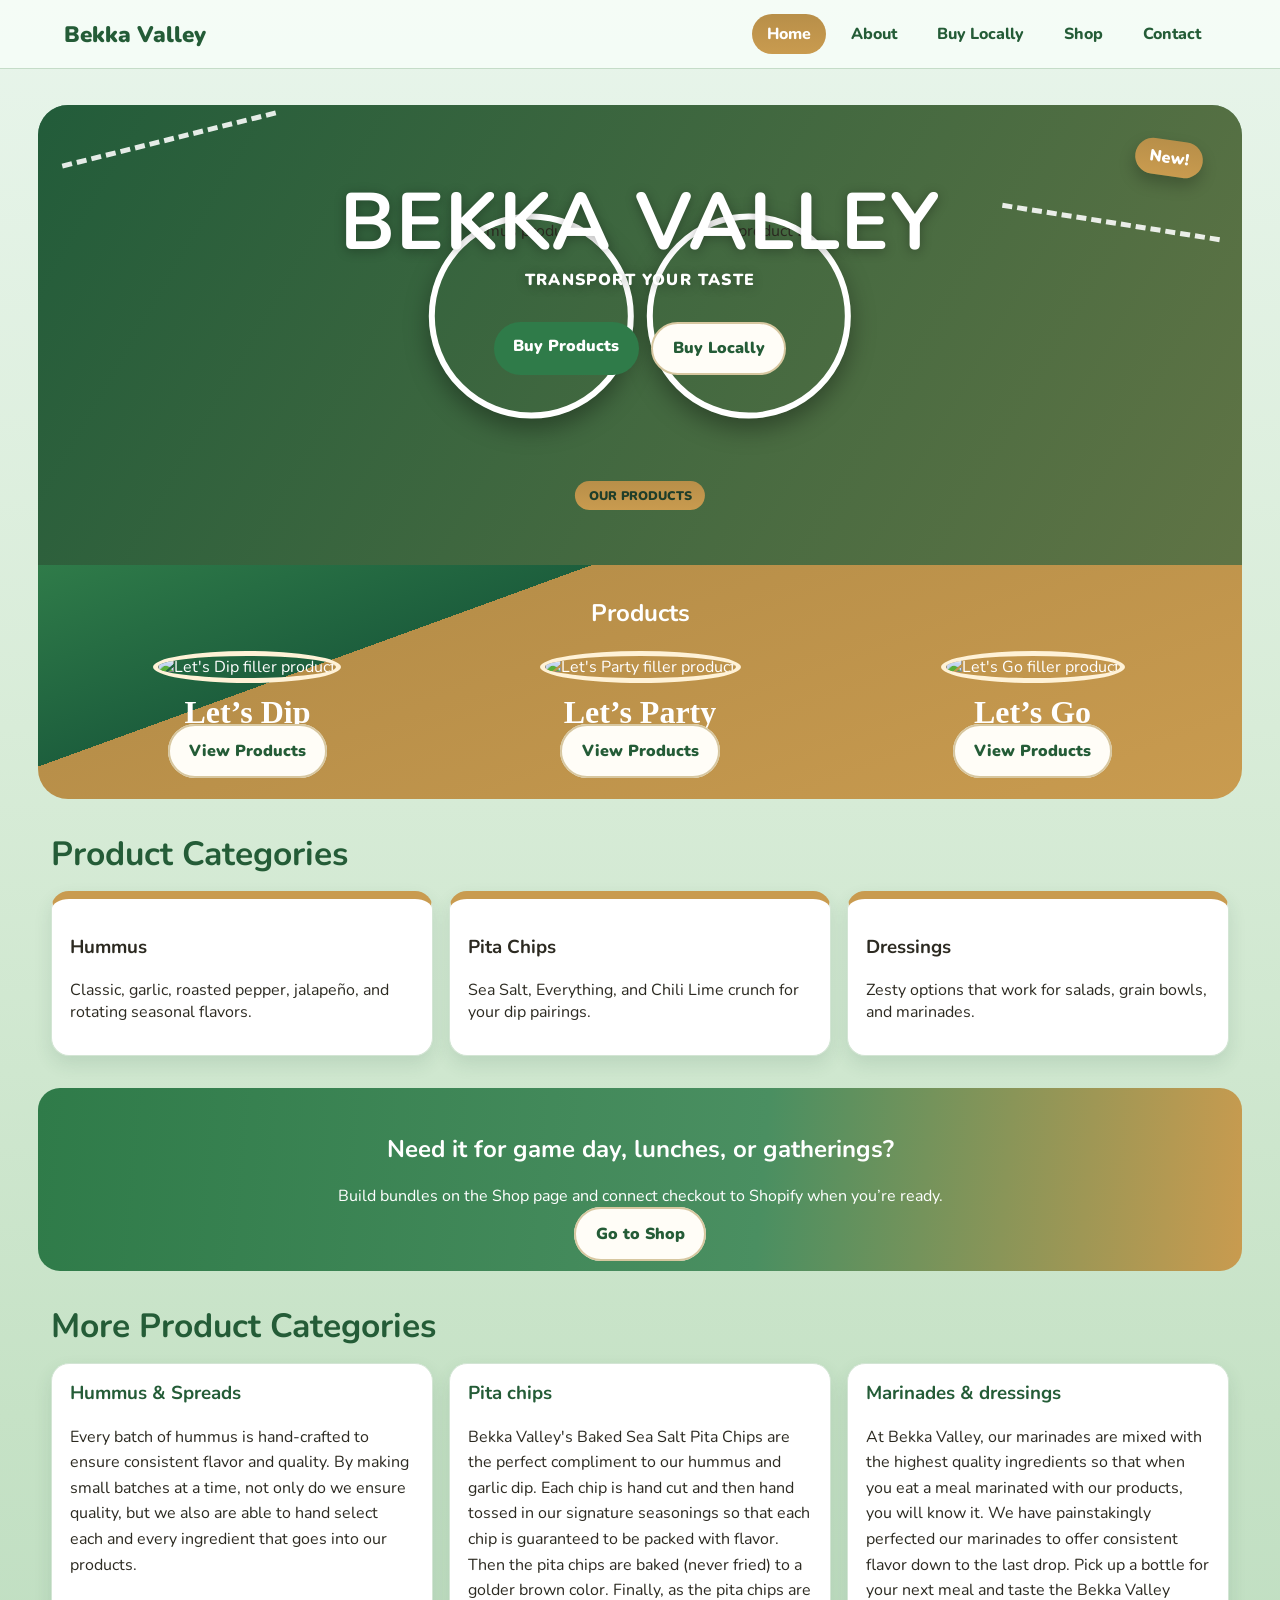
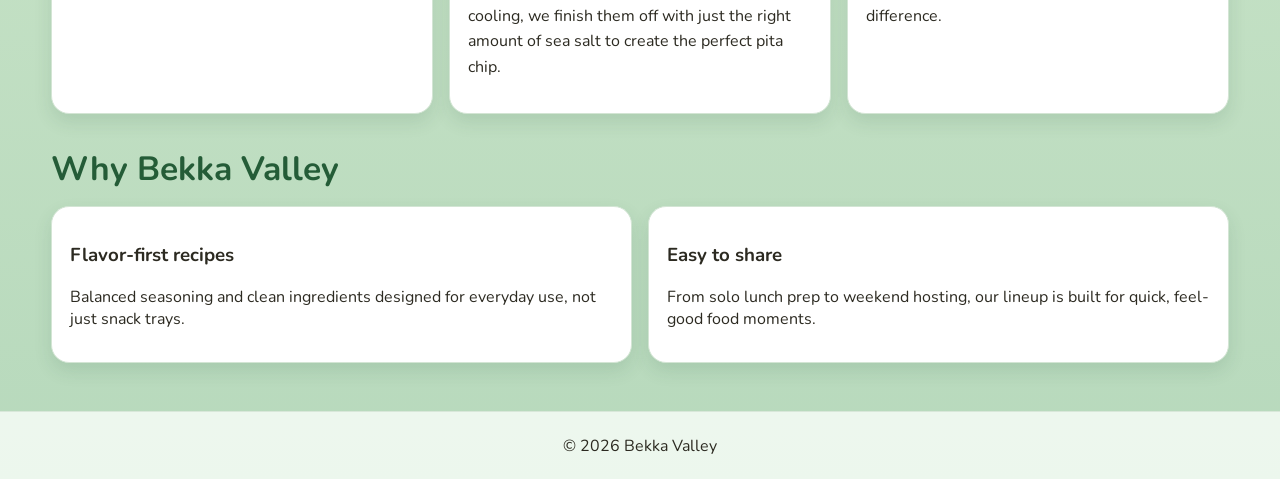
==== index.html @ 7dcc7c14 "Adjust homepage branding text and green-mustard lower band colors" ====
<!doctype html>
<html lang="en">
  <head>
    <meta charset="UTF-8" />
    <meta name="viewport" content="width=device-width, initial-scale=1.0" />
    <title>Bekka Valley | Home</title>
    <link rel="preconnect" href="https://fonts.googleapis.com" />
    <link rel="preconnect" href="https://fonts.gstatic.com" crossorigin />
    <link href="https://fonts.googleapis.com/css2?family=Nunito:wght@400;700;800;900&display=swap" rel="stylesheet" />
    <link rel="stylesheet" href="styles.css" />
  </head>
  <body>
    <header class="site-header">
      <a class="logo" href="index.html">Bekka Valley</a>
      <button class="menu-toggle" aria-label="Toggle navigation">☰</button>
      <nav>
        <a href="index.html" class="active">Home</a>
        <a href="about.html">About</a>
        <a href="products.html">Buy Locally</a>
        <a href="shop.html">Shop</a>
        <a href="contact.html">Contact</a>
      </nav>
    </header>

    <main>
      <section class="home-hero-replica">
        <div class="home-hero-media">
          <div class="hero-dash hero-dash-top"></div>
          <div class="hero-dash hero-dash-mid"></div>
          <span class="home-banner-badge">New!</span>
          <div class="hero-product-discs">
            <img src="https://images.unsplash.com/photo-1541519227354-08fa5d50c44d?auto=format&fit=crop&w=1000&q=80" alt="Hummus product filler" />
            <img src="https://images.unsplash.com/photo-1541519227354-08fa5d50c44d?auto=format&fit=crop&w=1000&q=80" alt="Hummus product filler" />
          </div>
          <a class="hero-pill" href="shop.html">Our Products</a>
        </div>
        <div class="home-hero-overlay">
          <h1 class="brand-title">Bekka Valley</h1>
          <p class="hero-subtitle">Transport your taste</p>
          <div class="actions">
            <a class="btn btn-primary" href="shop.html">Buy Products</a>
            <a class="btn btn-secondary" href="products.html">Buy Locally</a>
          </div>
        </div>
      </section>

      <section class="home-products-band">
        <h2>Products</h2>
        <div class="home-product-rows">
          <article class="home-product-item">
            <img src="https://images.unsplash.com/photo-1541519227354-08fa5d50c44d?auto=format&fit=crop&w=900&q=80" alt="Let's Dip filler product" />
            <h3>Let’s Dip</h3>
            <a class="btn btn-secondary" href="shop.html">View Products</a>
          </article>
          <article class="home-product-item">
            <img src="https://images.unsplash.com/photo-1541519227354-08fa5d50c44d?auto=format&fit=crop&w=900&q=80" alt="Let's Party filler product" />
            <h3>Let’s Party</h3>
            <a class="btn btn-secondary" href="shop.html">View Products</a>
          </article>
          <article class="home-product-item">
            <img src="https://images.unsplash.com/photo-1541519227354-08fa5d50c44d?auto=format&fit=crop&w=900&q=80" alt="Let's Go filler product" />
            <h3>Let’s Go</h3>
            <a class="btn btn-secondary" href="shop.html">View Products</a>
          </article>
        </div>
      </section>

      <section class="block">
        <h2 class="block-title">Product Categories</h2>
        <div class="grid three">
          <article class="card emphasis">
            <h3>Hummus</h3>
            <p>Classic, garlic, roasted pepper, jalapeño, and rotating seasonal flavors.</p>
          </article>
          <article class="card emphasis">
            <h3>Pita Chips</h3>
            <p>Sea Salt, Everything, and Chili Lime crunch for your dip pairings.</p>
          </article>
          <article class="card emphasis">
            <h3>Dressings</h3>
            <p>Zesty options that work for salads, grain bowls, and marinades.</p>
          </article>
        </div>
      </section>

      <section class="band">
        <h2>Need it for game day, lunches, or gatherings?</h2>
        <p>Build bundles on the Shop page and connect checkout to Shopify when you’re ready.</p>
        <a class="btn btn-secondary" href="shop.html">Go to Shop</a>
      </section>



      <section class="block">
        <h2 class="block-title">More Product Categories</h2>
        <div class="grid three product-detail-grid">
          <article class="card product-detail-card">
            <h3>Hummus &amp; Spreads</h3>
            <p>Every batch of hummus is hand-crafted to ensure consistent flavor and quality. By making small batches at a time, not only do we ensure quality, but we also are able to hand select each and every ingredient that goes into our products.</p>
          </article>
          <article class="card product-detail-card">
            <h3>Pita chips</h3>
            <p>Bekka Valley's Baked Sea Salt Pita Chips are the perfect compliment to our hummus and garlic dip. Each chip is hand cut and then hand tossed in our signature seasonings so that each chip is guaranteed to be packed with flavor. Then the pita chips are baked (never fried) to a golder brown color. Finally, as the pita chips are cooling, we finish them off with just the right amount of sea salt to create the perfect pita chip.</p>
          </article>
          <article class="card product-detail-card">
            <h3>Marinades &amp; dressings</h3>
            <p>At Bekka Valley, our marinades are mixed with the highest quality ingredients so that when you eat a meal marinated with our products, you will know it. We have painstakingly perfected our marinades to offer consistent flavor down to the last drop. Pick up a bottle for your next meal and taste the Bekka Valley difference.</p>
          </article>
        </div>
      </section>

      <section class="block">
        <h2 class="block-title">Why Bekka Valley</h2>
        <div class="grid two">
          <article class="card">
            <h3>Flavor-first recipes</h3>
            <p>Balanced seasoning and clean ingredients designed for everyday use, not just snack trays.</p>
          </article>
          <article class="card">
            <h3>Easy to share</h3>
            <p>From solo lunch prep to weekend hosting, our lineup is built for quick, feel-good food moments.</p>
          </article>
        </div>
      </section>
    </main>

    <footer class="site-footer">© <span id="year"></span> Bekka Valley</footer>
    <script src="app.js"></script>
  </body>
</html>
---- styles.css ----
:root {
  --ink: #2c2a21;
  --mustard: #c99b4f;
  --mustard-dark: #a67935;
  --green: #2f7b49;
  --green-dark: #245c37;
  --soft-mustard: #f3e3bf;
  --soft-green: #dff2e6;
  --white: #ffffff;
  --line: #d8e7d9;
  --shadow: 0 10px 24px rgba(34, 78, 53, 0.15);
}

* { box-sizing: border-box; }
html, body {
  margin: 0;
  padding: 0;
  font-family: "Nunito", system-ui, sans-serif;
  color: var(--ink);
  background: linear-gradient(180deg, #e8f5eb 0%, #d8ecd8 35%, #c6e2c6 68%, #b7d9bc 100%);
}

a { text-decoration: none; color: inherit; }

.site-header {
  position: sticky;
  top: 0;
  z-index: 20;
  display: flex;
  align-items: center;
  justify-content: space-between;
  padding: 0.9rem min(5vw, 4rem);
  background: rgba(246, 252, 247, 0.92);
  border-bottom: 1px solid #c5dcc8;
}
.logo {
  font-weight: 900;
  color: var(--green-dark);
  font-size: 1.4rem;
}
.menu-toggle {
  display: none;
  border: 0;
  width: 42px;
  height: 42px;
  border-radius: 10px;
  background: var(--soft-mustard);
  color: var(--green-dark);
  font-size: 1.3rem;
}
nav { display: flex; gap: 0.6rem; }
nav a {
  font-weight: 800;
  padding: 0.55rem 0.95rem;
  border-radius: 999px;
  color: var(--green-dark);
}
nav a:hover,
nav a.active {
  background: linear-gradient(180deg, #b88f49 0%, #c99b4f 100%);
  color: var(--white);
}

main { min-height: calc(100vh - 150px); }



.home-hero-replica {
  width: min(1240px, 94vw);
  margin: 2.2rem auto 0;
  border-radius: 30px 30px 0 0;
  overflow: hidden;
  position: relative;
  background: #1f5c3f;
}

.home-hero-media {
  min-height: 460px;
  position: relative;
  background:
    linear-gradient(120deg, rgba(36, 92, 55, 0.62), rgba(201, 155, 79, 0.38)),
    url("https://images.unsplash.com/photo-1507525428034-b723cf961d3e?auto=format&fit=crop&w=1800&q=80") center/cover no-repeat;
}

.home-hero-overlay {
  position: absolute;
  inset: 0;
  padding: clamp(1.2rem, 4vw, 2.5rem);
  display: flex;
  flex-direction: column;
  align-items: center;
  justify-content: flex-start;
  text-align: center;
  color: #fff;
}

.home-hero-overlay h1 {
  margin-top: 2.2rem;
  color: #fff;
  text-transform: uppercase;
  letter-spacing: 1px;
  text-shadow: 0 2px 12px rgba(0, 0, 0, 0.3);
}

.brand-title {
  font-size: clamp(2.4rem, 7vw, 5rem);
  margin-bottom: 0.2rem;
}

.hero-subtitle {
  margin: 0 0 0.8rem;
  color: #fff;
  text-transform: uppercase;
  font-weight: 900;
  letter-spacing: 1.2px;
  text-shadow: 0 2px 12px rgba(0,0,0,0.3);
}

.hero-product-discs {
  position: absolute;
  left: 50%;
  top: 46%;
  transform: translate(-50%, -50%);
  display: flex;
  gap: 0.8rem;
}

.hero-product-discs img {
  width: clamp(130px, 16vw, 210px);
  height: clamp(130px, 16vw, 210px);
  border-radius: 50%;
  object-fit: cover;
  border: 6px solid #fff;
  box-shadow: 0 10px 24px rgba(0, 0, 0, 0.35);
}

.hero-pill {
  position: absolute;
  left: 50%;
  bottom: 3.4rem;
  transform: translateX(-50%);
  background: linear-gradient(180deg, #b88f49 0%, #c99b4f 100%);
  color: #1f3e2a;
  border-radius: 999px;
  padding: 0.38rem 0.85rem;
  font-size: 0.78rem;
  font-weight: 900;
  text-transform: uppercase;
}

.hero-dash {
  position: absolute;
  border-top: 5px dashed rgba(255, 255, 255, 0.88);
}

.hero-dash-top {
  width: 220px;
  left: 1.3rem;
  top: 2rem;
  transform: rotate(-14deg);
}

.hero-dash-mid {
  width: 220px;
  right: 1.3rem;
  top: 7.2rem;
  transform: rotate(9deg);
}

.home-products-band {
  width: min(1240px, 94vw);
  margin: 0 auto 2rem;
  background: linear-gradient(160deg, #2f7b49 0%, #1d5f3d 30%, #b88f49 30%, #c99b4f 100%);
  border-radius: 0 0 30px 30px;
  padding: 2rem 1.3rem 1.9rem;
  color: #fff;
  text-align: center;
}

.home-products-band h2 {
  margin: 0 0 1rem;
  color: #fff;
}

.home-product-rows {
  display: grid;
  grid-template-columns: repeat(3, minmax(0, 1fr));
  gap: 1rem;
}

.home-product-item {
  padding: 0.4rem;
}

.home-product-item img {
  width: min(220px, 100%);
  aspect-ratio: 1 / 1;
  object-fit: cover;
  border-radius: 50%;
  border: 5px solid #fff2d7;
  margin: 0 auto 0.4rem;
}

.home-product-item h3 {
  margin: 0.3rem 0 0.55rem;
  color: #fff;
  font-size: 2rem;
  font-family: Georgia, "Times New Roman", serif;
}

.home-banner {
  width: min(1240px, 94vw);
  margin: 2.2rem auto;
  border-radius: 30px;
  overflow: hidden;
  min-height: 440px;
  position: relative;
  background:
    linear-gradient(120deg, rgba(36, 92, 55, 0.75), rgba(201, 155, 79, 0.42)),
    url("https://images.unsplash.com/photo-1488992783499-418eb1f62d08?auto=format&fit=crop&w=1800&q=80") center/cover no-repeat;
  box-shadow: var(--shadow);
}

.home-banner-overlay {
  position: relative;
  min-height: 440px;
  padding: clamp(1.4rem, 5vw, 3rem);
  display: flex;
  flex-direction: column;
  justify-content: center;
  color: #fff;
}

.home-banner-overlay .eyebrow,
.home-banner-overlay h1,
.home-banner-overlay .lead {
  color: #fff;
  text-shadow: 0 2px 12px rgba(0, 0, 0, 0.3);
}

.home-banner-overlay h1 {
  font-size: clamp(2rem, 5.8vw, 4rem);
  text-transform: uppercase;
  max-width: 14ch;
}

.home-banner-overlay .lead {
  max-width: 58ch;
}

.home-banner-badge {
  position: absolute;
  right: clamp(1rem, 4vw, 2.4rem);
  top: clamp(1rem, 4vw, 2.2rem);
  background: linear-gradient(180deg, #b88f49 0%, #c99b4f 100%);
  color: #fff;
  font-weight: 900;
  border-radius: 999px;
  padding: 0.45rem 0.9rem;
  transform: rotate(8deg);
  box-shadow: 0 8px 16px rgba(0, 0, 0, 0.22);
}


.hero {
  width: min(1240px, 94vw);
  margin: 2.2rem auto;
  padding: clamp(1.5rem, 4vw, 2.8rem);
  border-radius: 30px;
  background: linear-gradient(140deg, #f4e6c4 0%, #fff9ec 46%, #d8efdf 100%);
  box-shadow: var(--shadow);
  display: grid;
  grid-template-columns: 1.2fr 0.9fr;
  gap: 1.2rem;
}

.eyebrow {
  margin: 0;
  text-transform: uppercase;
  letter-spacing: 1px;
  font-weight: 900;
  color: var(--green);
}
h1 {
  margin: 0.4rem 0 0.9rem;
  font-size: clamp(2rem, 5vw, 3.6rem);
  line-height: 1.08;
}
.lead {
  font-size: 1.1rem;
  line-height: 1.6;
  max-width: 64ch;
}
.actions {
  margin-top: 1.1rem;
  display: flex;
  gap: 0.8rem;
  flex-wrap: wrap;
}

.btn {
  border: 0;
  border-radius: 999px;
  padding: 0.85rem 1.2rem;
  font-weight: 900;
  cursor: pointer;
}
.btn-primary {
  background: var(--green);
  color: var(--white);
}
.btn-secondary {
  background: #fffdf7;
  border: 2px solid #d7c7a0;
  color: var(--green-dark);
}

.hero-card {
  background: #ffffff;
  border: 3px solid var(--mustard);
  border-radius: 22px;
  padding: 1rem;
}

section.block {
  width: min(1180px, 92vw);
  margin: 2rem auto;
}

.block-title {
  margin-bottom: 0.9rem;
  font-size: clamp(1.45rem, 2.8vw, 2.1rem);
  color: var(--green-dark);
}

.grid { display: grid; gap: 1rem; }
.grid.three { grid-template-columns: repeat(3, minmax(0, 1fr)); }
.grid.two { grid-template-columns: repeat(2, minmax(0, 1fr)); }

.card {
  background: #ffffff;
  border-radius: 18px;
  padding: 1rem 1.1rem;
  border: 1px solid #d3e5d4;
  box-shadow: 0 8px 18px rgba(35, 79, 54, 0.12);
}
.card.emphasis {
  border-top: 8px solid var(--mustard);
}


.product-detail-grid {
  align-items: stretch;
}
.product-detail-card h3 {
  margin-top: 0;
  color: var(--green-dark);
}
.product-detail-card p {
  line-height: 1.6;
}

.band {
  width: min(1240px, 94vw);
  margin: 2rem auto;
  border-radius: 22px;
  padding: 1.6rem;
  color: var(--white);
  text-align: center;
  background: linear-gradient(95deg, #2f7b49 0%, #4a8f61 60%, #c99b4f 100%);
}

.shop-layout {
  display: grid;
  grid-template-columns: 1.25fr 0.75fr;
  gap: 1rem;
}

.shop-product-image {
  width: 100%;
  height: 170px;
  object-fit: cover;
  border-radius: 12px;
  border: 1px solid #d7e5d7;
  margin-bottom: 0.7rem;
}
.cart-panel {
  position: sticky;
  top: 88px;
  align-self: start;
}
.total { font-size: 1.1rem; }
.helper { color: #6c6656; font-size: 0.92rem; }


.buy-local-layout {
  display: grid;
  grid-template-columns: repeat(3, minmax(0, 1fr));
  gap: 1rem;
}

.retailer-container {
  border-top: 7px solid var(--mustard);
  background: #ffffff;
}

.retailer-container h3 {
  margin-top: 0;
  margin-bottom: 0.8rem;
  color: var(--green-dark);
  font-size: 1.4rem;
  font-family: Georgia, "Times New Roman", serif;
}

.location-links {
  display: flex;
  flex-wrap: wrap;
  gap: 0.5rem;
}

.location-links a {
  display: inline-block;
  padding: 0.45rem 0.65rem;
  border-radius: 999px;
  font-size: 0.9rem;
  font-weight: 800;
  background: #f8efdc;
  color: var(--green-dark);
  border: 1px solid #e5d1a4;
}

.location-links a:hover {
  background: var(--green);
  color: #fff;
  border-color: var(--green);
}

.map-wrap {
  border-radius: 14px;
  overflow: hidden;
  border: 2px solid #d3e5d4;
  box-shadow: var(--shadow);
}

.map-wrap iframe {
  width: 100%;
  height: 420px;
  border: 0;
  display: block;
}


.buy-header h1 {
  font-size: clamp(1.5rem, 3vw, 2.2rem);
  line-height: 1.3;
}
.buy-local-grid {
  background: linear-gradient(180deg, #b88f49 0%, #c99b4f 100%);
  border-radius: 8px;
  padding: 1rem;
  display: grid;
  grid-template-columns: repeat(5, minmax(0, 1fr));
  gap: 0.8rem;
}
.retailer-card {
  min-height: 185px;
  border-radius: 10px;
  padding: 0.9rem 0.8rem;
  color: #fff;
  text-align: center;
  border: 1px solid rgba(255, 255, 255, 0.25);
  background:
    radial-gradient(circle at 20% 14%, #f8d12f 0 17px, transparent 18px),
    linear-gradient(rgba(0, 0, 0, 0.33), rgba(0, 0, 0, 0.4)),
    linear-gradient(150deg, #48654e, #3e4248 60%, #4f4738);
  display: grid;
  align-content: center;
}
.retailer-card h3 {
  margin: 0 0 0.5rem;
  font-size: 1.9rem;
  font-family: Georgia, "Times New Roman", serif;
  line-height: 1.05;
}
.retailer-card p {
  margin: 0;
  font-size: 1.08rem;
  line-height: 1.25;
}


.about-page {
  background:
    linear-gradient(180deg, #eaf5ec 0%, #d9ecd9 42%, #d0e7d2 74%, #c4e0c9 100%);
}

.about-hero {
  background: linear-gradient(140deg, #f3e2bb 0%, #fffaf0 48%, #d7eddd 100%);
  border-radius: 22px;
  padding: 1.4rem;
  border: 1px solid #eadfca;
  text-align: center;
}

.about-hero h1 {
  margin: 0;
  color: var(--green-dark);
}

.about-story-card {
  border-left: 8px solid var(--green);
  background: linear-gradient(160deg, #fff8ea 0%, #f6fff8 100%);
}

.gallery-grid {
  display: grid;
  grid-template-columns: repeat(3, minmax(0, 1fr));
  gap: 0.9rem;
}

.gallery-item {
  margin: 0;
  border-radius: 14px;
  overflow: hidden;
  border: 2px solid #e3d6b7;
  box-shadow: 0 10px 22px rgba(58, 45, 19, 0.14);
  background: #f4f9f1;
}

.gallery-item img {
  width: 100%;
  height: 240px;
  object-fit: cover;
  display: block;
}

.about-highlight-card {
  border-top: 8px solid var(--mustard);
}

.site-footer {
  margin-top: 3rem;
  text-align: center;
  padding: 1.4rem;
  border-top: 1px solid var(--line);
  background: rgba(250, 255, 251, 0.8);
}

@media (max-width: 1200px) {
  .buy-local-grid { grid-template-columns: repeat(4, minmax(0, 1fr)); }
}

@media (max-width: 980px) {
  .home-banner-overlay h1 {
    max-width: none;
  }

  .home-banner-badge {
    top: 0.9rem;
    right: 0.9rem;
  }

  .hero,
  .grid.three,
  .grid.two,
  .shop-layout,
  .buy-local-grid,
  .buy-local-layout,
  .gallery-grid,
  .home-product-rows {
    grid-template-columns: 1fr;
  }

  .home-hero-media {
    min-height: 520px;
  }

  .hero-product-discs {
    top: 54%;
  }

  .hero-pill {
    bottom: 2.2rem;
  }

  .gallery-item img {
    height: 220px;
  }

  nav {
    display: none;
    position: absolute;
    left: 0;
    right: 0;
    top: 62px;
    flex-direction: column;
    background: rgba(250, 255, 251, 0.96);
    border-bottom: 1px solid #c5dcc8;
    padding: 0.8rem 5vw;
  }
  nav.open { display: flex; }
  .menu-toggle { display: inline-block; }
  .cart-panel { position: static; }
}
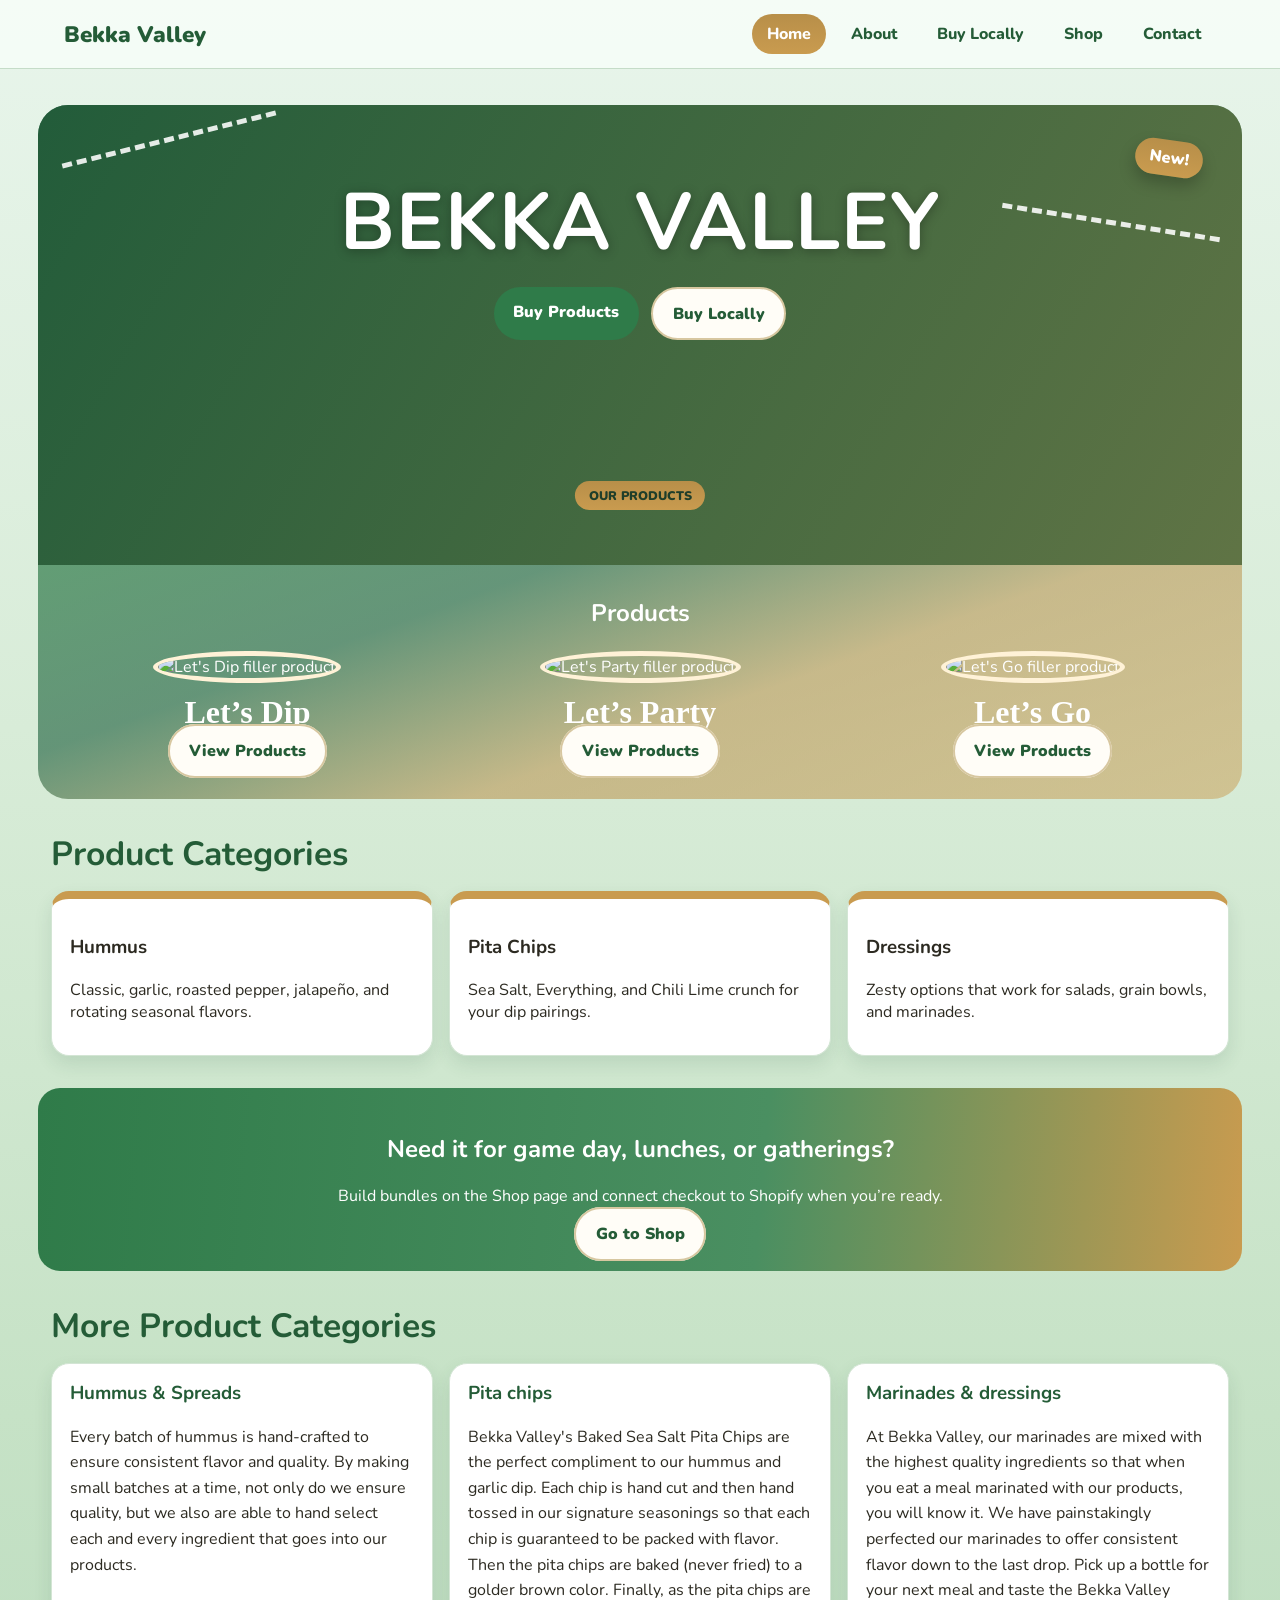
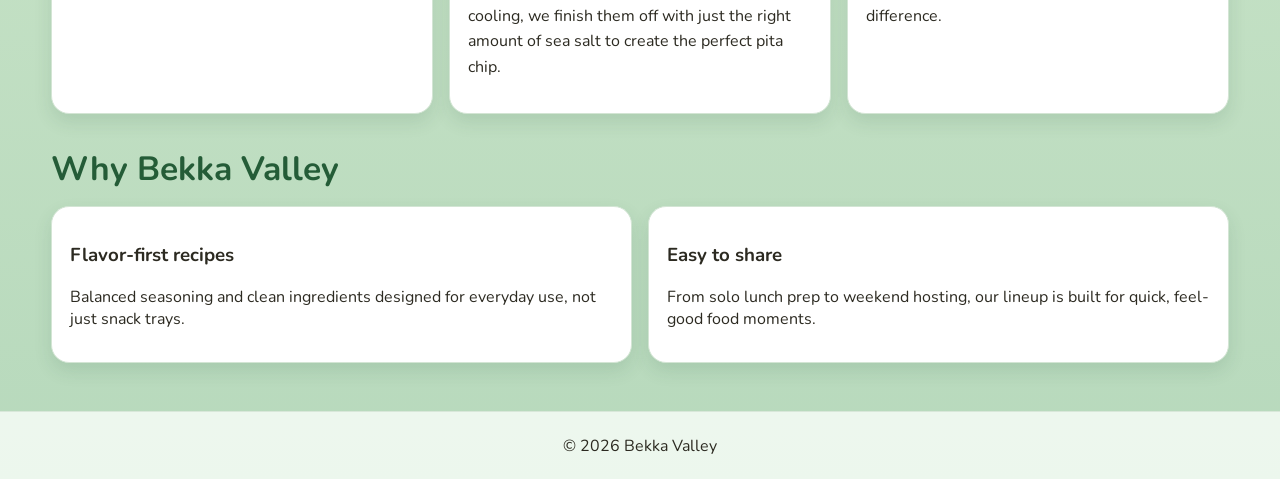
==== commit 58ba90d2: "Simplify top hero branding and soften lower band gradient" ====
--- a/index.html
+++ b/index.html
@@ -28,16 +28,12 @@
           <div class="hero-dash hero-dash-top"></div>
           <div class="hero-dash hero-dash-mid"></div>
           <span class="home-banner-badge">New!</span>
-          <div class="hero-product-discs">
-            <img src="https://images.unsplash.com/photo-1541519227354-08fa5d50c44d?auto=format&fit=crop&w=1000&q=80" alt="Hummus product filler" />
-            <img src="https://images.unsplash.com/photo-1541519227354-08fa5d50c44d?auto=format&fit=crop&w=1000&q=80" alt="Hummus product filler" />
-          </div>
+          
           <a class="hero-pill" href="shop.html">Our Products</a>
         </div>
         <div class="home-hero-overlay">
           <h1 class="brand-title">Bekka Valley</h1>
-          <p class="hero-subtitle">Transport your taste</p>
-          <div class="actions">
+                    <div class="actions">
             <a class="btn btn-primary" href="shop.html">Buy Products</a>
             <a class="btn btn-secondary" href="products.html">Buy Locally</a>
           </div>
--- a/styles.css
+++ b/styles.css
@@ -114,24 +114,6 @@
   font-weight: 900;
   letter-spacing: 1.2px;
   text-shadow: 0 2px 12px rgba(0,0,0,0.3);
-}
-
-.hero-product-discs {
-  position: absolute;
-  left: 50%;
-  top: 46%;
-  transform: translate(-50%, -50%);
-  display: flex;
-  gap: 0.8rem;
-}
-
-.hero-product-discs img {
-  width: clamp(130px, 16vw, 210px);
-  height: clamp(130px, 16vw, 210px);
-  border-radius: 50%;
-  object-fit: cover;
-  border: 6px solid #fff;
-  box-shadow: 0 10px 24px rgba(0, 0, 0, 0.35);
 }
 
 .hero-pill {
@@ -170,7 +152,7 @@
 .home-products-band {
   width: min(1240px, 94vw);
   margin: 0 auto 2rem;
-  background: linear-gradient(160deg, #2f7b49 0%, #1d5f3d 30%, #b88f49 30%, #c99b4f 100%);
+  background: linear-gradient(160deg, rgba(47, 123, 73, 0.7) 0%, rgba(29, 95, 61, 0.62) 28%, rgba(184, 143, 73, 0.55) 58%, rgba(201, 155, 79, 0.5) 100%);
   border-radius: 0 0 30px 30px;
   padding: 2rem 1.3rem 1.9rem;
   color: #fff;
@@ -575,9 +557,6 @@
     min-height: 520px;
   }
 
-  .hero-product-discs {
-    top: 54%;
-  }
 
   .hero-pill {
     bottom: 2.2rem;
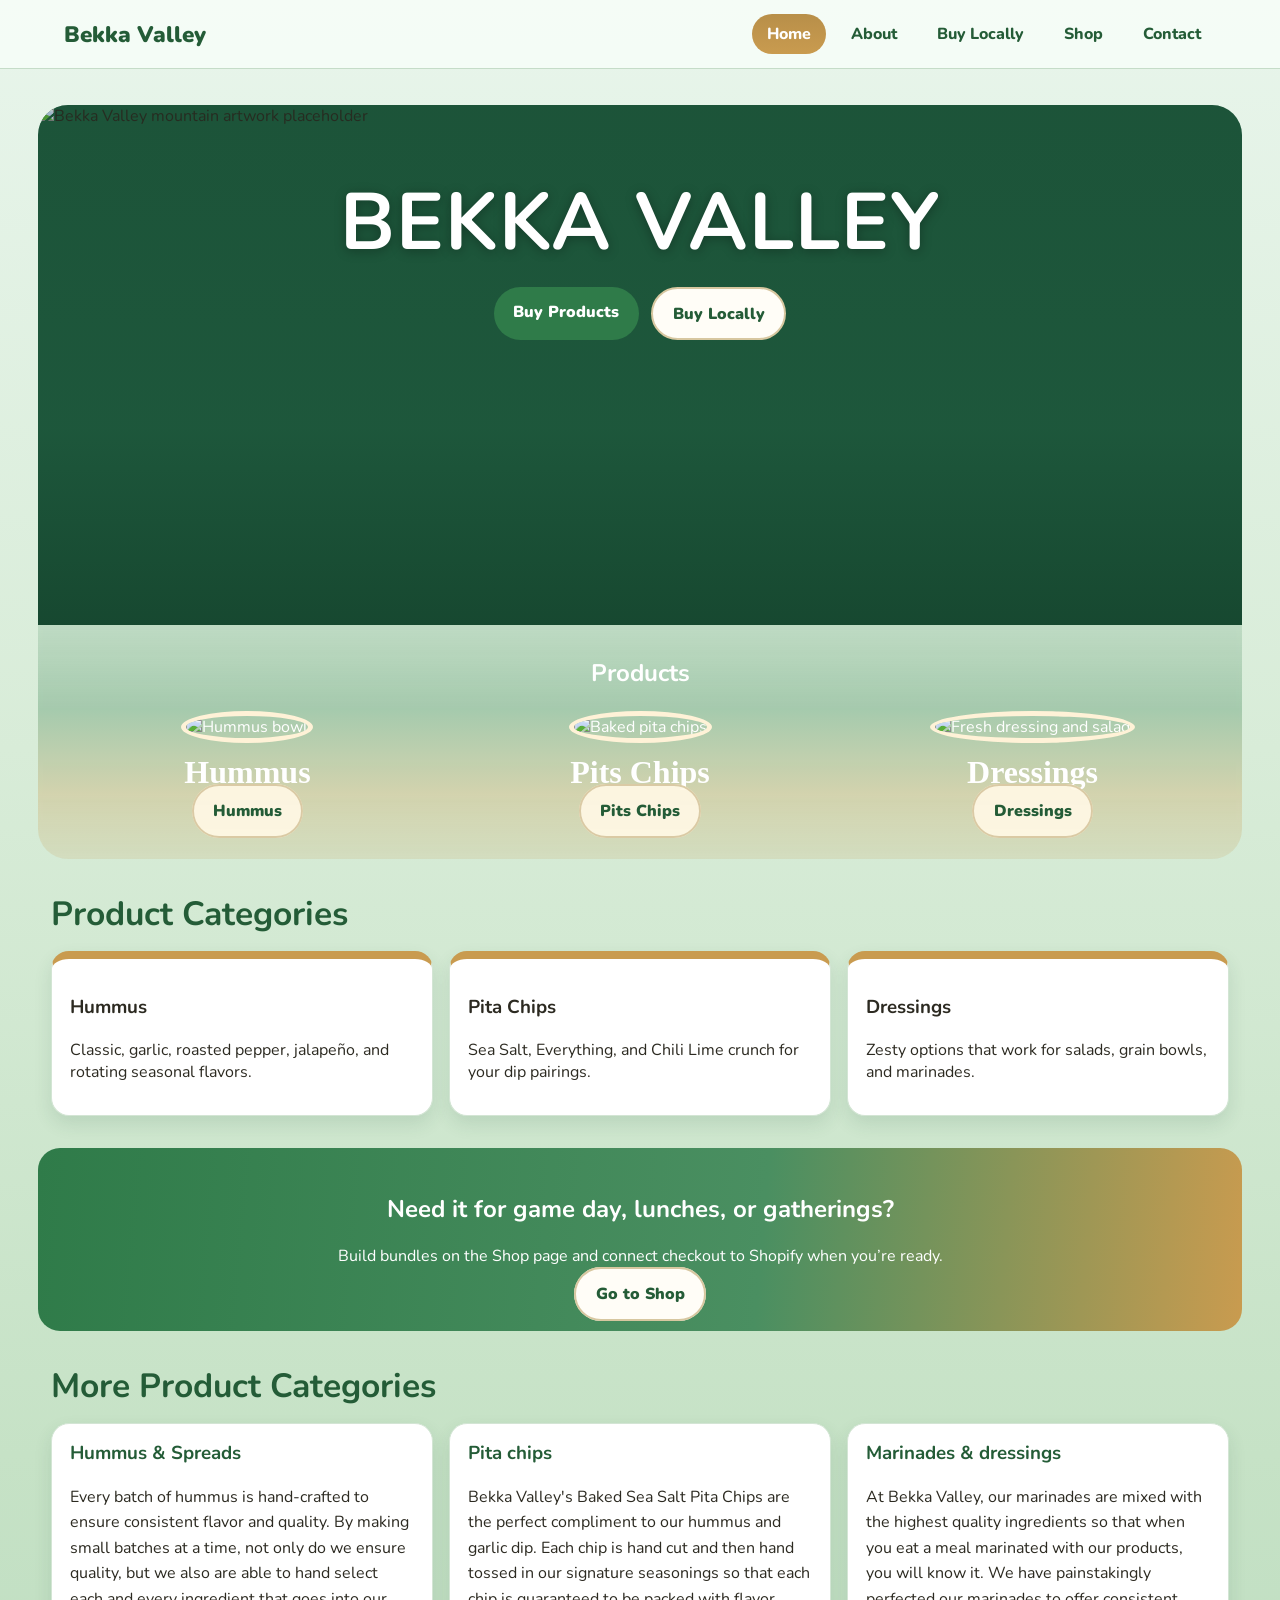
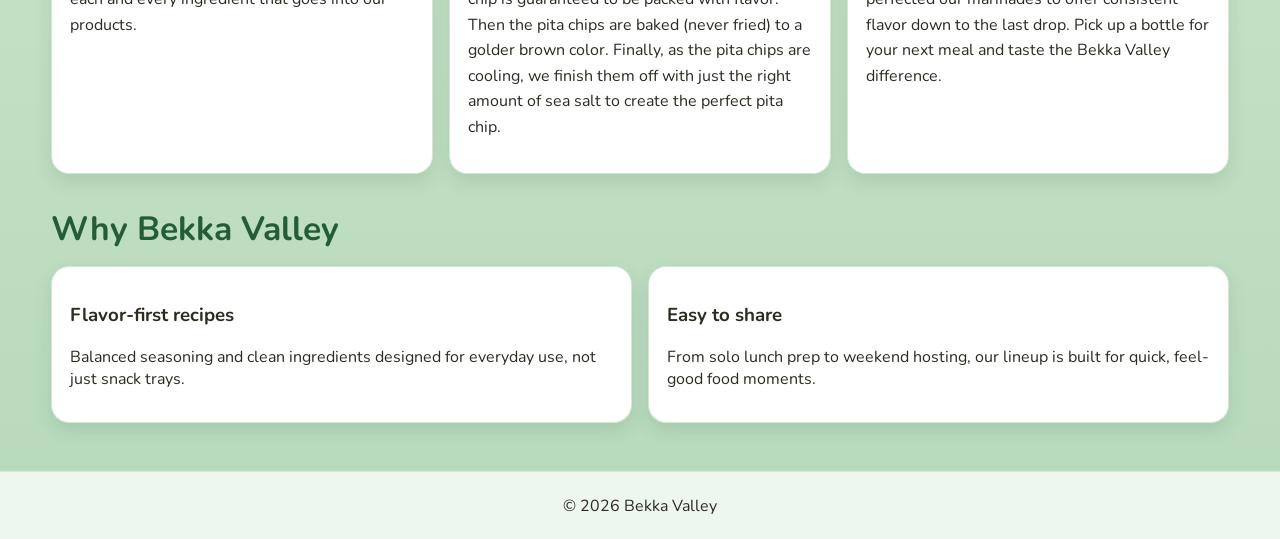
==== commit 5debbb20: "Update homepage hero with provided-style artwork fade and category CTAs" ====
--- a/index.html
+++ b/index.html
@@ -25,15 +25,11 @@
     <main>
       <section class="home-hero-replica">
         <div class="home-hero-media">
-          <div class="hero-dash hero-dash-top"></div>
-          <div class="hero-dash hero-dash-mid"></div>
-          <span class="home-banner-badge">New!</span>
-          
-          <a class="hero-pill" href="shop.html">Our Products</a>
+          <img src="https://images.unsplash.com/photo-1627316201232-0e5f9f4f2f2f?auto=format&fit=crop&w=1800&q=80" alt="Bekka Valley mountain artwork placeholder" class="hero-artwork" />
         </div>
         <div class="home-hero-overlay">
           <h1 class="brand-title">Bekka Valley</h1>
-                    <div class="actions">
+          <div class="actions">
             <a class="btn btn-primary" href="shop.html">Buy Products</a>
             <a class="btn btn-secondary" href="products.html">Buy Locally</a>
           </div>
@@ -44,19 +40,19 @@
         <h2>Products</h2>
         <div class="home-product-rows">
           <article class="home-product-item">
-            <img src="https://images.unsplash.com/photo-1541519227354-08fa5d50c44d?auto=format&fit=crop&w=900&q=80" alt="Let's Dip filler product" />
-            <h3>Let’s Dip</h3>
-            <a class="btn btn-secondary" href="shop.html">View Products</a>
+            <img src="https://images.unsplash.com/photo-1571197119738-26123cb1e8e0?auto=format&fit=crop&w=900&q=80" alt="Hummus bowl" />
+            <h3>Hummus</h3>
+            <a class="btn btn-secondary" href="shop.html">Hummus</a>
           </article>
           <article class="home-product-item">
-            <img src="https://images.unsplash.com/photo-1541519227354-08fa5d50c44d?auto=format&fit=crop&w=900&q=80" alt="Let's Party filler product" />
-            <h3>Let’s Party</h3>
-            <a class="btn btn-secondary" href="shop.html">View Products</a>
+            <img src="https://images.unsplash.com/photo-1515003197210-e0cd71810b5f?auto=format&fit=crop&w=900&q=80" alt="Baked pita chips" />
+            <h3>Pits Chips</h3>
+            <a class="btn btn-secondary" href="shop.html">Pits Chips</a>
           </article>
           <article class="home-product-item">
-            <img src="https://images.unsplash.com/photo-1541519227354-08fa5d50c44d?auto=format&fit=crop&w=900&q=80" alt="Let's Go filler product" />
-            <h3>Let’s Go</h3>
-            <a class="btn btn-secondary" href="shop.html">View Products</a>
+            <img src="https://images.unsplash.com/photo-1512621776951-a57141f2eefd?auto=format&fit=crop&w=900&q=80" alt="Fresh dressing and salad" />
+            <h3>Dressings</h3>
+            <a class="btn btn-secondary" href="shop.html">Dressings</a>
           </article>
         </div>
       </section>
--- a/styles.css
+++ b/styles.css
@@ -75,11 +75,25 @@
 }
 
 .home-hero-media {
-  min-height: 460px;
+  min-height: 520px;
   position: relative;
+}
+
+.hero-artwork {
+  width: 100%;
+  height: 100%;
+  min-height: 520px;
+  display: block;
+  object-fit: cover;
+}
+
+.home-hero-media::after {
+  content: "";
+  position: absolute;
+  inset: 0;
   background:
-    linear-gradient(120deg, rgba(36, 92, 55, 0.62), rgba(201, 155, 79, 0.38)),
-    url("https://images.unsplash.com/photo-1507525428034-b723cf961d3e?auto=format&fit=crop&w=1800&q=80") center/cover no-repeat;
+    linear-gradient(180deg, rgba(17, 51, 33, 0.2) 0%, rgba(17, 51, 33, 0.12) 62%, rgba(16, 56, 36, 0.55) 100%);
+  pointer-events: none;
 }
 
 .home-hero-overlay {
@@ -116,47 +130,15 @@
   text-shadow: 0 2px 12px rgba(0,0,0,0.3);
 }
 
-.hero-pill {
-  position: absolute;
-  left: 50%;
-  bottom: 3.4rem;
-  transform: translateX(-50%);
-  background: linear-gradient(180deg, #b88f49 0%, #c99b4f 100%);
-  color: #1f3e2a;
-  border-radius: 999px;
-  padding: 0.38rem 0.85rem;
-  font-size: 0.78rem;
-  font-weight: 900;
-  text-transform: uppercase;
-}
-
-.hero-dash {
-  position: absolute;
-  border-top: 5px dashed rgba(255, 255, 255, 0.88);
-}
-
-.hero-dash-top {
-  width: 220px;
-  left: 1.3rem;
-  top: 2rem;
-  transform: rotate(-14deg);
-}
-
-.hero-dash-mid {
-  width: 220px;
-  right: 1.3rem;
-  top: 7.2rem;
-  transform: rotate(9deg);
-}
-
 .home-products-band {
   width: min(1240px, 94vw);
   margin: 0 auto 2rem;
-  background: linear-gradient(160deg, rgba(47, 123, 73, 0.7) 0%, rgba(29, 95, 61, 0.62) 28%, rgba(184, 143, 73, 0.55) 58%, rgba(201, 155, 79, 0.5) 100%);
+  background: linear-gradient(180deg, rgba(47, 123, 73, 0.16) 0%, rgba(47, 123, 73, 0.3) 36%, rgba(201, 155, 79, 0.3) 72%, rgba(201, 155, 79, 0.16) 100%);
   border-radius: 0 0 30px 30px;
   padding: 2rem 1.3rem 1.9rem;
   color: #fff;
   text-align: center;
+  backdrop-filter: blur(2px);
 }
 
 .home-products-band h2 {
@@ -188,6 +170,11 @@
   color: #fff;
   font-size: 2rem;
   font-family: Georgia, "Times New Roman", serif;
+}
+
+.home-product-item .btn-secondary {
+  background: rgba(255, 248, 228, 0.92);
+  border-color: rgba(215, 199, 160, 0.92);
 }
 
 .home-banner {
@@ -230,19 +217,6 @@
   max-width: 58ch;
 }
 
-.home-banner-badge {
-  position: absolute;
-  right: clamp(1rem, 4vw, 2.4rem);
-  top: clamp(1rem, 4vw, 2.2rem);
-  background: linear-gradient(180deg, #b88f49 0%, #c99b4f 100%);
-  color: #fff;
-  font-weight: 900;
-  border-radius: 999px;
-  padding: 0.45rem 0.9rem;
-  transform: rotate(8deg);
-  box-shadow: 0 8px 16px rgba(0, 0, 0, 0.22);
-}
-
 
 .hero {
   width: min(1240px, 94vw);
@@ -535,11 +509,6 @@
 @media (max-width: 980px) {
   .home-banner-overlay h1 {
     max-width: none;
-  }
-
-  .home-banner-badge {
-    top: 0.9rem;
-    right: 0.9rem;
   }
 
   .hero,
@@ -553,13 +522,9 @@
     grid-template-columns: 1fr;
   }
 
-  .home-hero-media {
-    min-height: 520px;
-  }
-
-
-  .hero-pill {
-    bottom: 2.2rem;
+  .home-hero-media,
+  .hero-artwork {
+    min-height: 420px;
   }
 
   .gallery-item img {
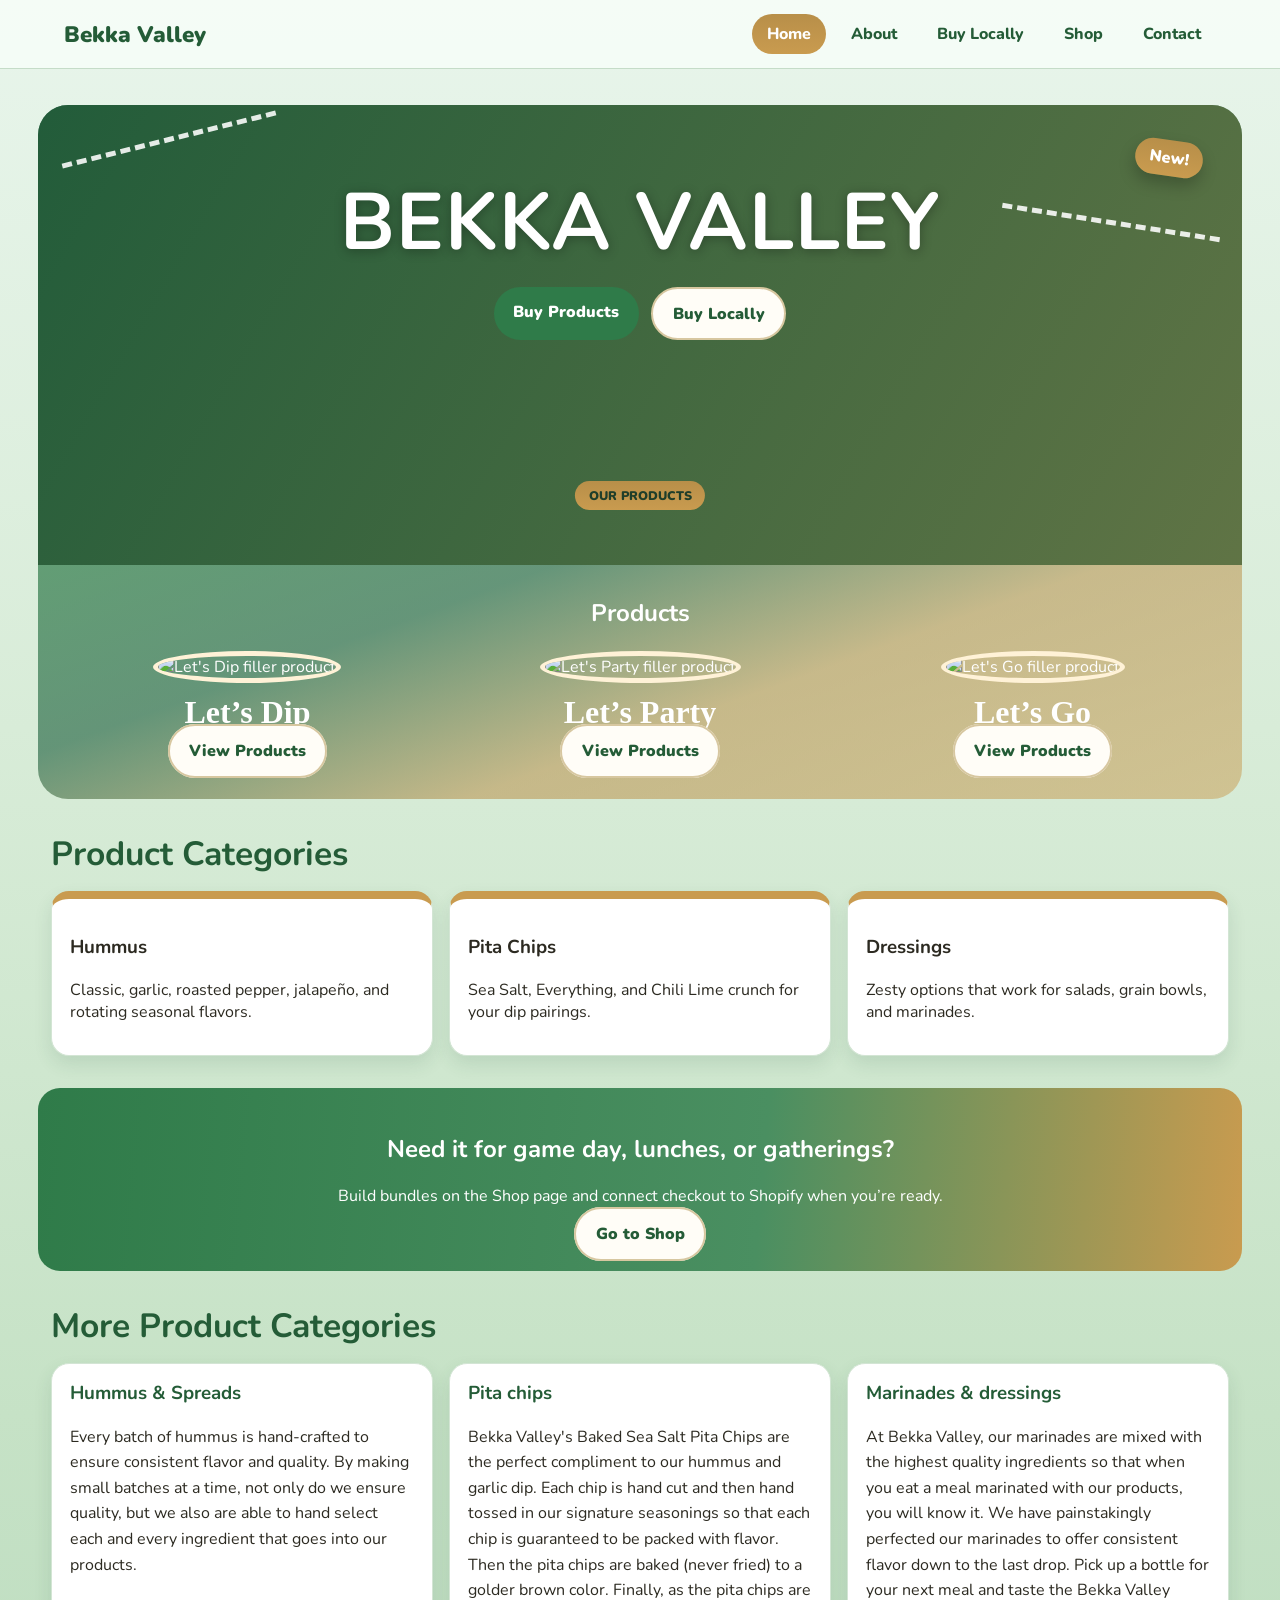
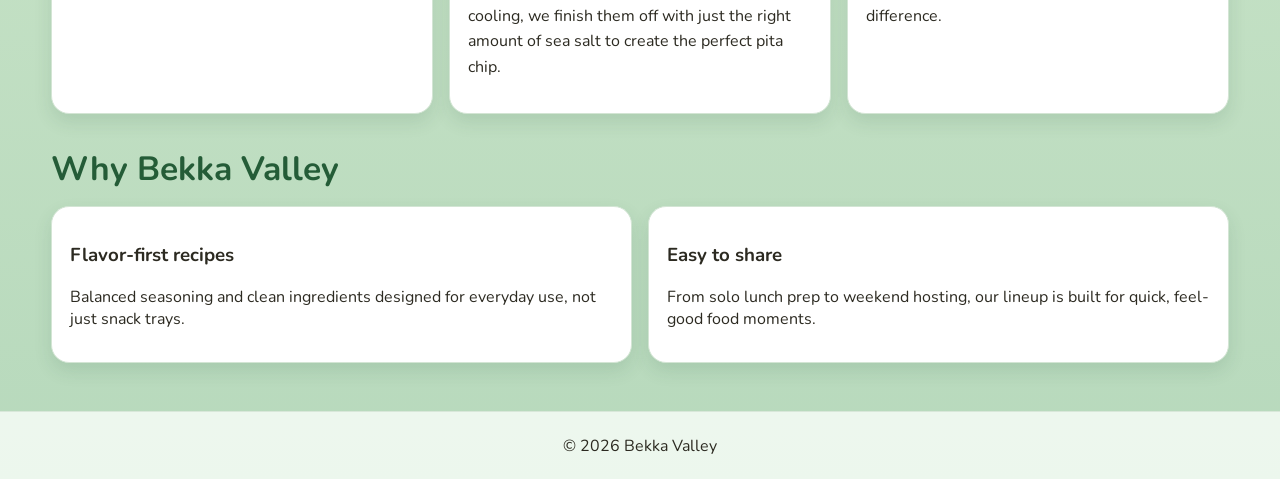
==== commit 8601f074: "Revert "Update homepage hero with provided-style artwork fade and category CTAs" This reverts commit" ====
--- a/index.html
+++ b/index.html
@@ -25,11 +25,15 @@
     <main>
       <section class="home-hero-replica">
         <div class="home-hero-media">
-          <img src="https://images.unsplash.com/photo-1627316201232-0e5f9f4f2f2f?auto=format&fit=crop&w=1800&q=80" alt="Bekka Valley mountain artwork placeholder" class="hero-artwork" />
+          <div class="hero-dash hero-dash-top"></div>
+          <div class="hero-dash hero-dash-mid"></div>
+          <span class="home-banner-badge">New!</span>
+          
+          <a class="hero-pill" href="shop.html">Our Products</a>
         </div>
         <div class="home-hero-overlay">
           <h1 class="brand-title">Bekka Valley</h1>
-          <div class="actions">
+                    <div class="actions">
             <a class="btn btn-primary" href="shop.html">Buy Products</a>
             <a class="btn btn-secondary" href="products.html">Buy Locally</a>
           </div>
@@ -40,19 +44,19 @@
         <h2>Products</h2>
         <div class="home-product-rows">
           <article class="home-product-item">
-            <img src="https://images.unsplash.com/photo-1571197119738-26123cb1e8e0?auto=format&fit=crop&w=900&q=80" alt="Hummus bowl" />
-            <h3>Hummus</h3>
-            <a class="btn btn-secondary" href="shop.html">Hummus</a>
+            <img src="https://images.unsplash.com/photo-1541519227354-08fa5d50c44d?auto=format&fit=crop&w=900&q=80" alt="Let's Dip filler product" />
+            <h3>Let’s Dip</h3>
+            <a class="btn btn-secondary" href="shop.html">View Products</a>
           </article>
           <article class="home-product-item">
-            <img src="https://images.unsplash.com/photo-1515003197210-e0cd71810b5f?auto=format&fit=crop&w=900&q=80" alt="Baked pita chips" />
-            <h3>Pits Chips</h3>
-            <a class="btn btn-secondary" href="shop.html">Pits Chips</a>
+            <img src="https://images.unsplash.com/photo-1541519227354-08fa5d50c44d?auto=format&fit=crop&w=900&q=80" alt="Let's Party filler product" />
+            <h3>Let’s Party</h3>
+            <a class="btn btn-secondary" href="shop.html">View Products</a>
           </article>
           <article class="home-product-item">
-            <img src="https://images.unsplash.com/photo-1512621776951-a57141f2eefd?auto=format&fit=crop&w=900&q=80" alt="Fresh dressing and salad" />
-            <h3>Dressings</h3>
-            <a class="btn btn-secondary" href="shop.html">Dressings</a>
+            <img src="https://images.unsplash.com/photo-1541519227354-08fa5d50c44d?auto=format&fit=crop&w=900&q=80" alt="Let's Go filler product" />
+            <h3>Let’s Go</h3>
+            <a class="btn btn-secondary" href="shop.html">View Products</a>
           </article>
         </div>
       </section>
--- a/styles.css
+++ b/styles.css
@@ -75,25 +75,11 @@
 }
 
 .home-hero-media {
-  min-height: 520px;
+  min-height: 460px;
   position: relative;
-}
-
-.hero-artwork {
-  width: 100%;
-  height: 100%;
-  min-height: 520px;
-  display: block;
-  object-fit: cover;
-}
-
-.home-hero-media::after {
-  content: "";
-  position: absolute;
-  inset: 0;
   background:
-    linear-gradient(180deg, rgba(17, 51, 33, 0.2) 0%, rgba(17, 51, 33, 0.12) 62%, rgba(16, 56, 36, 0.55) 100%);
-  pointer-events: none;
+    linear-gradient(120deg, rgba(36, 92, 55, 0.62), rgba(201, 155, 79, 0.38)),
+    url("https://images.unsplash.com/photo-1507525428034-b723cf961d3e?auto=format&fit=crop&w=1800&q=80") center/cover no-repeat;
 }
 
 .home-hero-overlay {
@@ -130,15 +116,47 @@
   text-shadow: 0 2px 12px rgba(0,0,0,0.3);
 }
 
+.hero-pill {
+  position: absolute;
+  left: 50%;
+  bottom: 3.4rem;
+  transform: translateX(-50%);
+  background: linear-gradient(180deg, #b88f49 0%, #c99b4f 100%);
+  color: #1f3e2a;
+  border-radius: 999px;
+  padding: 0.38rem 0.85rem;
+  font-size: 0.78rem;
+  font-weight: 900;
+  text-transform: uppercase;
+}
+
+.hero-dash {
+  position: absolute;
+  border-top: 5px dashed rgba(255, 255, 255, 0.88);
+}
+
+.hero-dash-top {
+  width: 220px;
+  left: 1.3rem;
+  top: 2rem;
+  transform: rotate(-14deg);
+}
+
+.hero-dash-mid {
+  width: 220px;
+  right: 1.3rem;
+  top: 7.2rem;
+  transform: rotate(9deg);
+}
+
 .home-products-band {
   width: min(1240px, 94vw);
   margin: 0 auto 2rem;
-  background: linear-gradient(180deg, rgba(47, 123, 73, 0.16) 0%, rgba(47, 123, 73, 0.3) 36%, rgba(201, 155, 79, 0.3) 72%, rgba(201, 155, 79, 0.16) 100%);
+  background: linear-gradient(160deg, rgba(47, 123, 73, 0.7) 0%, rgba(29, 95, 61, 0.62) 28%, rgba(184, 143, 73, 0.55) 58%, rgba(201, 155, 79, 0.5) 100%);
   border-radius: 0 0 30px 30px;
   padding: 2rem 1.3rem 1.9rem;
   color: #fff;
   text-align: center;
-  backdrop-filter: blur(2px);
 }
 
 .home-products-band h2 {
@@ -170,11 +188,6 @@
   color: #fff;
   font-size: 2rem;
   font-family: Georgia, "Times New Roman", serif;
-}
-
-.home-product-item .btn-secondary {
-  background: rgba(255, 248, 228, 0.92);
-  border-color: rgba(215, 199, 160, 0.92);
 }
 
 .home-banner {
@@ -217,6 +230,19 @@
   max-width: 58ch;
 }
 
+.home-banner-badge {
+  position: absolute;
+  right: clamp(1rem, 4vw, 2.4rem);
+  top: clamp(1rem, 4vw, 2.2rem);
+  background: linear-gradient(180deg, #b88f49 0%, #c99b4f 100%);
+  color: #fff;
+  font-weight: 900;
+  border-radius: 999px;
+  padding: 0.45rem 0.9rem;
+  transform: rotate(8deg);
+  box-shadow: 0 8px 16px rgba(0, 0, 0, 0.22);
+}
+
 
 .hero {
   width: min(1240px, 94vw);
@@ -509,6 +535,11 @@
 @media (max-width: 980px) {
   .home-banner-overlay h1 {
     max-width: none;
+  }
+
+  .home-banner-badge {
+    top: 0.9rem;
+    right: 0.9rem;
   }
 
   .hero,
@@ -522,9 +553,13 @@
     grid-template-columns: 1fr;
   }
 
-  .home-hero-media,
-  .hero-artwork {
-    min-height: 420px;
+  .home-hero-media {
+    min-height: 520px;
+  }
+
+
+  .hero-pill {
+    bottom: 2.2rem;
   }
 
   .gallery-item img {
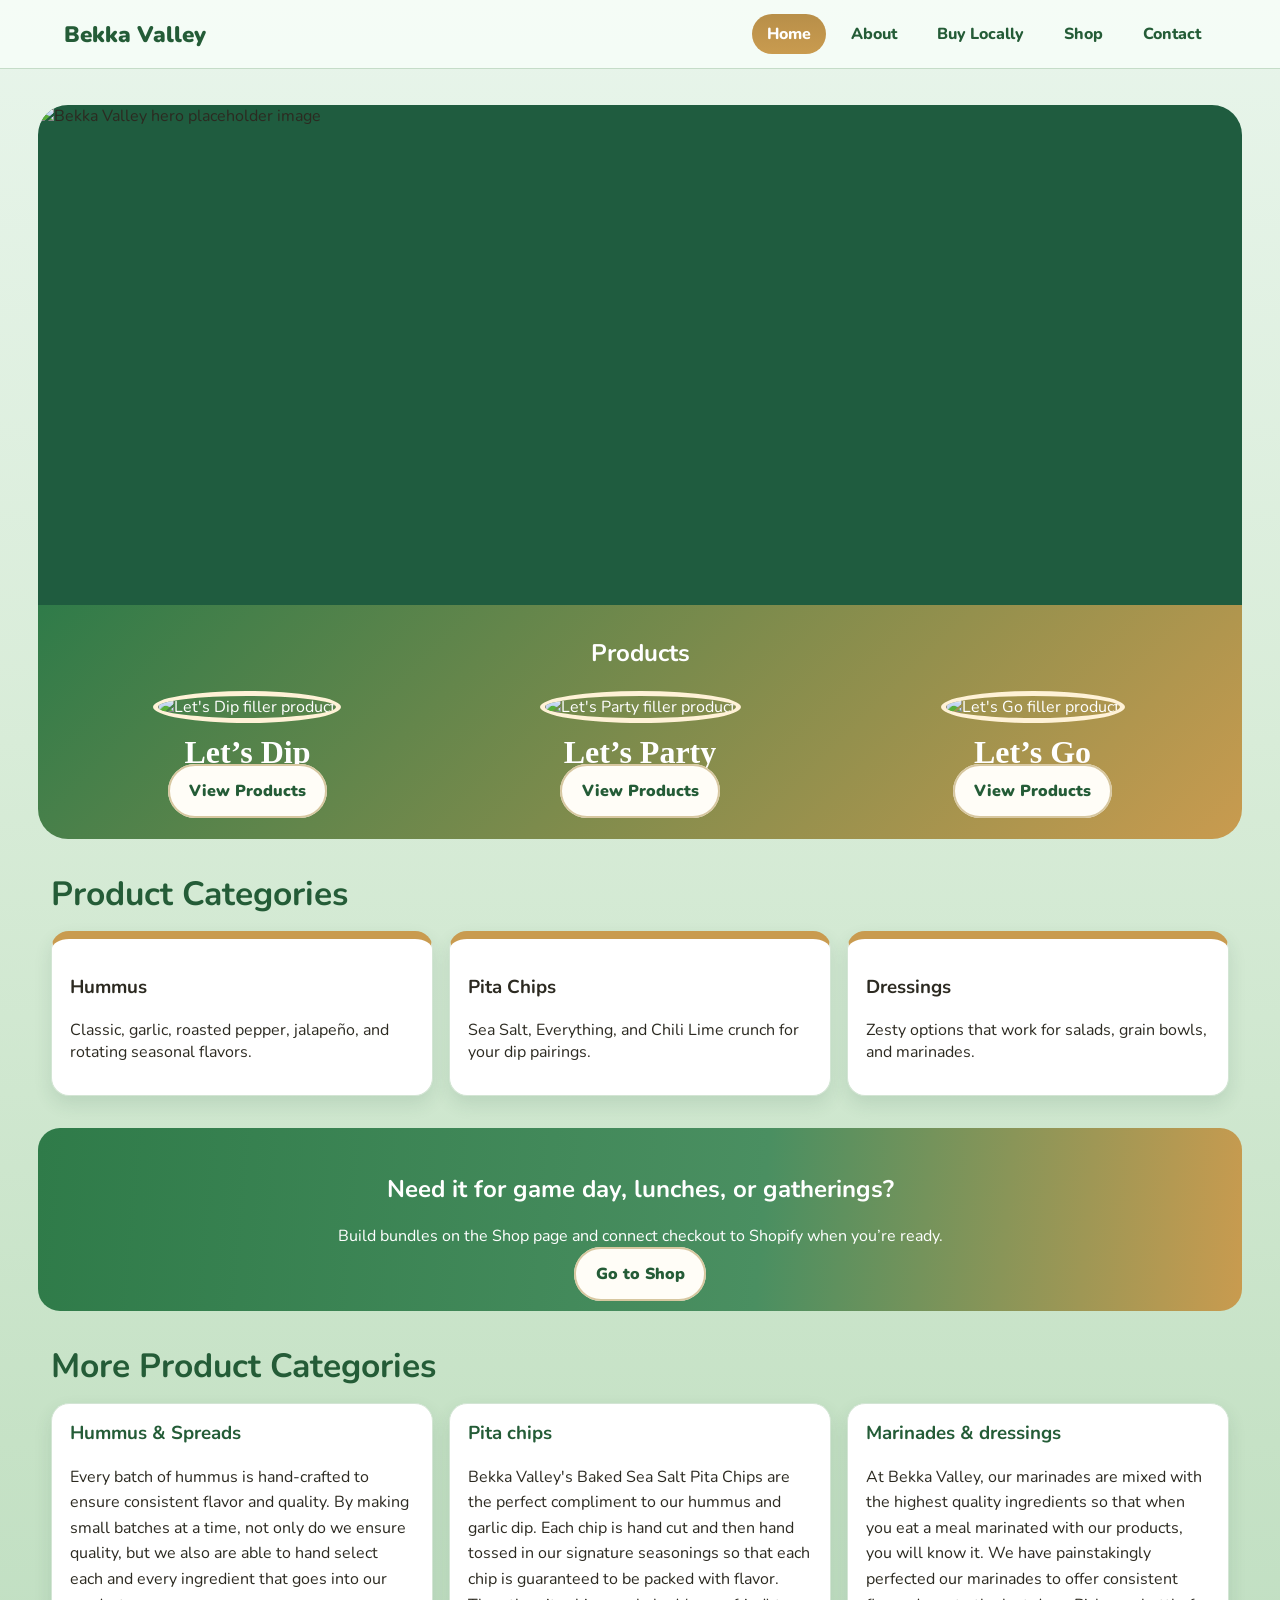
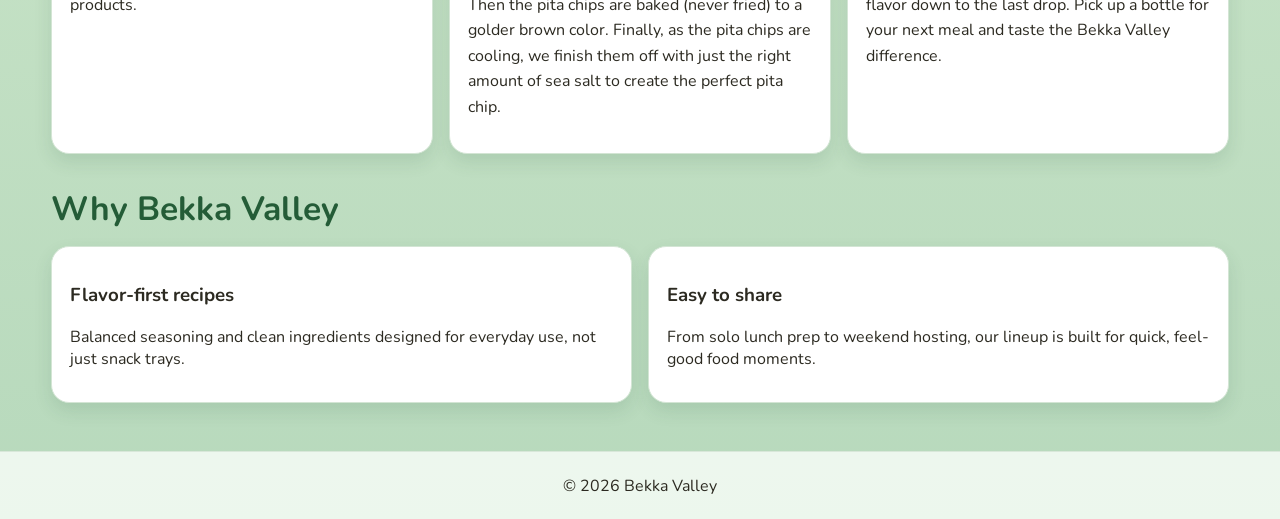
==== commit c38e5a67: "Simplify homepage top to photo-only hero and green-mustard band" ====
--- a/index.html
+++ b/index.html
@@ -24,20 +24,11 @@
 
     <main>
       <section class="home-hero-replica">
-        <div class="home-hero-media">
-          <div class="hero-dash hero-dash-top"></div>
-          <div class="hero-dash hero-dash-mid"></div>
-          <span class="home-banner-badge">New!</span>
-          
-          <a class="hero-pill" href="shop.html">Our Products</a>
-        </div>
-        <div class="home-hero-overlay">
-          <h1 class="brand-title">Bekka Valley</h1>
-                    <div class="actions">
-            <a class="btn btn-primary" href="shop.html">Buy Products</a>
-            <a class="btn btn-secondary" href="products.html">Buy Locally</a>
-          </div>
-        </div>
+        <img
+          class="home-hero-photo"
+          src="https://images.unsplash.com/photo-1464822759023-fed622ff2c3b?auto=format&fit=crop&w=2000&q=80"
+          alt="Bekka Valley hero placeholder image"
+        />
       </section>
 
       <section class="home-products-band">
--- a/styles.css
+++ b/styles.css
@@ -74,85 +74,17 @@
   background: #1f5c3f;
 }
 
-.home-hero-media {
-  min-height: 460px;
-  position: relative;
-  background:
-    linear-gradient(120deg, rgba(36, 92, 55, 0.62), rgba(201, 155, 79, 0.38)),
-    url("https://images.unsplash.com/photo-1507525428034-b723cf961d3e?auto=format&fit=crop&w=1800&q=80") center/cover no-repeat;
-}
-
-.home-hero-overlay {
-  position: absolute;
-  inset: 0;
-  padding: clamp(1.2rem, 4vw, 2.5rem);
-  display: flex;
-  flex-direction: column;
-  align-items: center;
-  justify-content: flex-start;
-  text-align: center;
-  color: #fff;
-}
-
-.home-hero-overlay h1 {
-  margin-top: 2.2rem;
-  color: #fff;
-  text-transform: uppercase;
-  letter-spacing: 1px;
-  text-shadow: 0 2px 12px rgba(0, 0, 0, 0.3);
-}
-
-.brand-title {
-  font-size: clamp(2.4rem, 7vw, 5rem);
-  margin-bottom: 0.2rem;
-}
-
-.hero-subtitle {
-  margin: 0 0 0.8rem;
-  color: #fff;
-  text-transform: uppercase;
-  font-weight: 900;
-  letter-spacing: 1.2px;
-  text-shadow: 0 2px 12px rgba(0,0,0,0.3);
-}
-
-.hero-pill {
-  position: absolute;
-  left: 50%;
-  bottom: 3.4rem;
-  transform: translateX(-50%);
-  background: linear-gradient(180deg, #b88f49 0%, #c99b4f 100%);
-  color: #1f3e2a;
-  border-radius: 999px;
-  padding: 0.38rem 0.85rem;
-  font-size: 0.78rem;
-  font-weight: 900;
-  text-transform: uppercase;
-}
-
-.hero-dash {
-  position: absolute;
-  border-top: 5px dashed rgba(255, 255, 255, 0.88);
-}
-
-.hero-dash-top {
-  width: 220px;
-  left: 1.3rem;
-  top: 2rem;
-  transform: rotate(-14deg);
-}
-
-.hero-dash-mid {
-  width: 220px;
-  right: 1.3rem;
-  top: 7.2rem;
-  transform: rotate(9deg);
+.home-hero-photo {
+  width: 100%;
+  min-height: 500px;
+  display: block;
+  object-fit: cover;
 }
 
 .home-products-band {
   width: min(1240px, 94vw);
   margin: 0 auto 2rem;
-  background: linear-gradient(160deg, rgba(47, 123, 73, 0.7) 0%, rgba(29, 95, 61, 0.62) 28%, rgba(184, 143, 73, 0.55) 58%, rgba(201, 155, 79, 0.5) 100%);
+  background: linear-gradient(135deg, #2f7b49 0%, #c99b4f 100%);
   border-radius: 0 0 30px 30px;
   padding: 2rem 1.3rem 1.9rem;
   color: #fff;
@@ -553,13 +485,8 @@
     grid-template-columns: 1fr;
   }
 
-  .home-hero-media {
-    min-height: 520px;
-  }
-
-
-  .hero-pill {
-    bottom: 2.2rem;
+  .home-hero-photo {
+    min-height: 360px;
   }
 
   .gallery-item img {
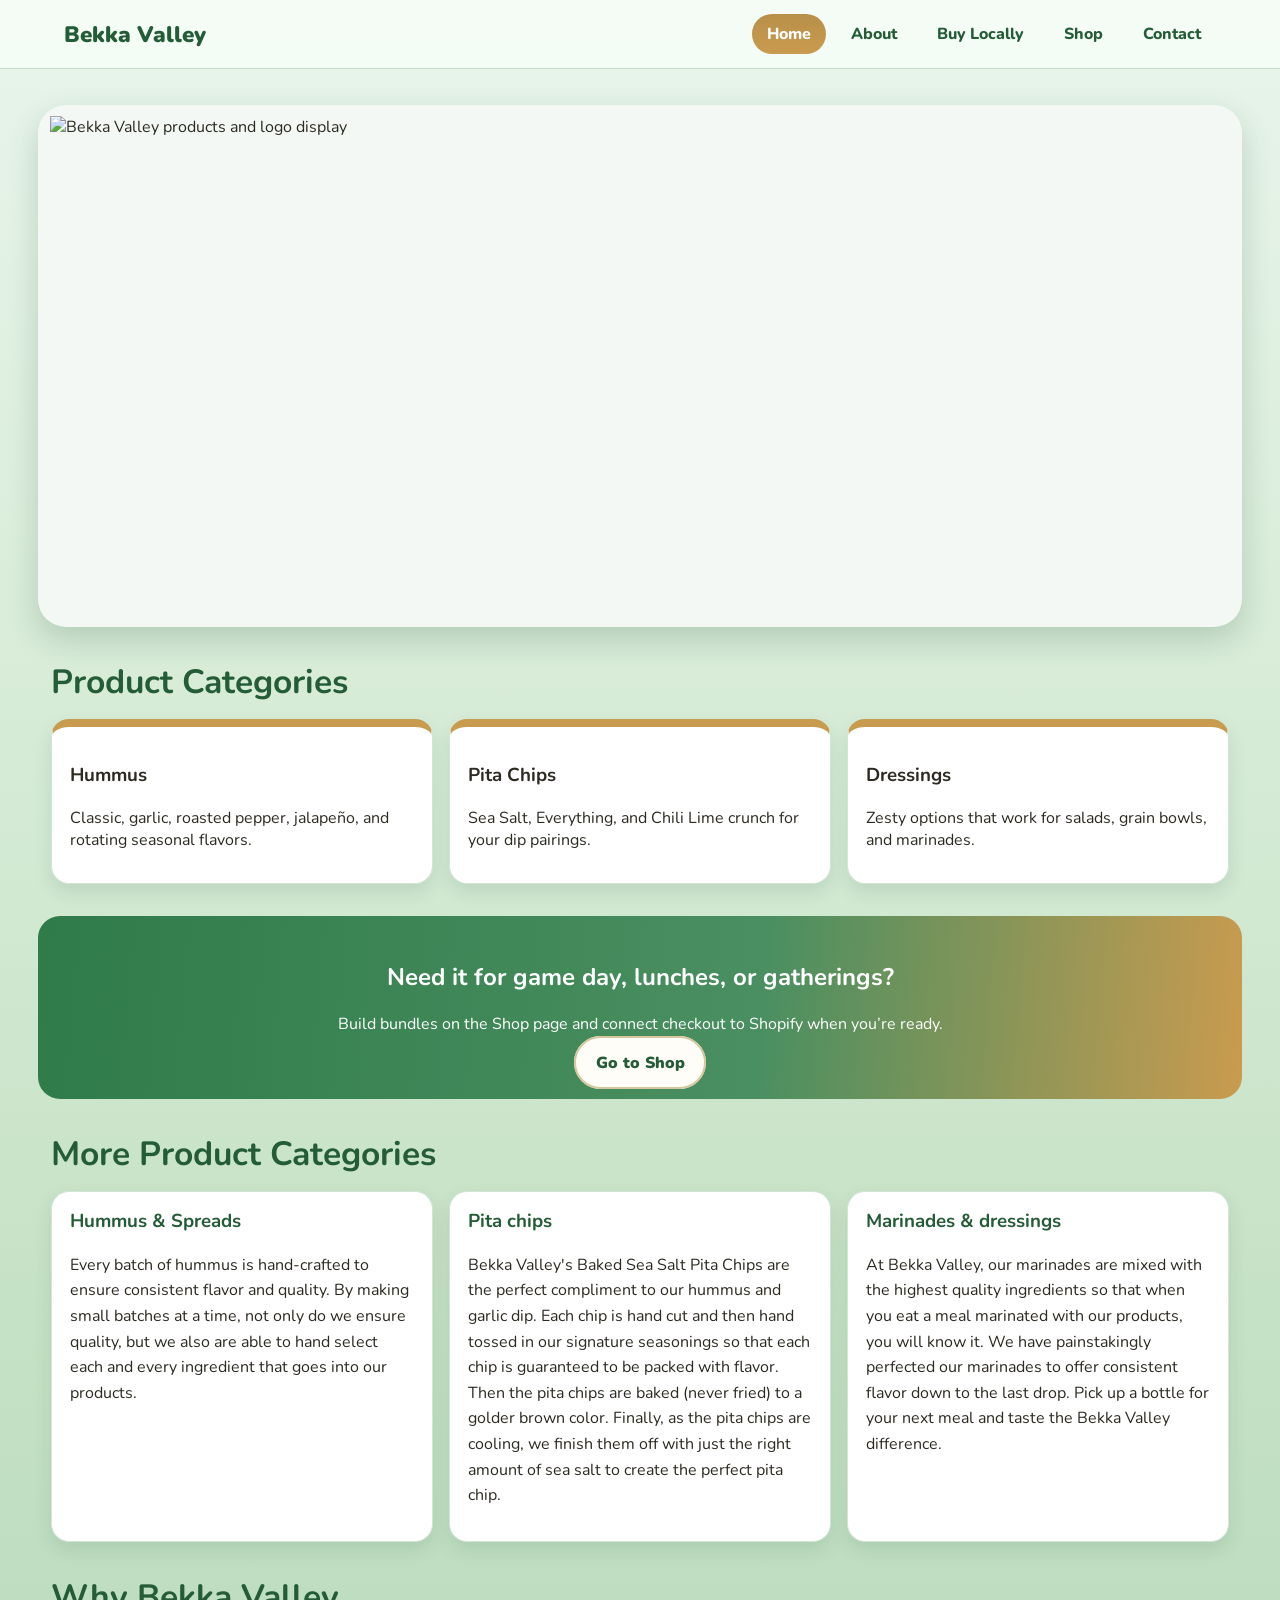
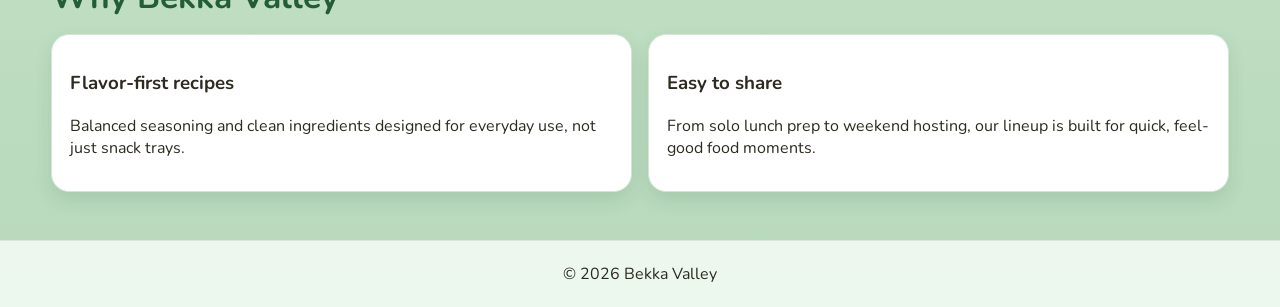
==== commit 8b596ff0: "Replace homepage top section with single photo card" ====
--- a/index.html
+++ b/index.html
@@ -26,30 +26,9 @@
       <section class="home-hero-replica">
         <img
           class="home-hero-photo"
-          src="https://images.unsplash.com/photo-1464822759023-fed622ff2c3b?auto=format&fit=crop&w=2000&q=80"
-          alt="Bekka Valley hero placeholder image"
+          src="https://images.unsplash.com/photo-1611284446314-60a58ac0deb9?auto=format&fit=crop&w=2200&q=80"
+          alt="Bekka Valley products and logo display"
         />
-      </section>
-
-      <section class="home-products-band">
-        <h2>Products</h2>
-        <div class="home-product-rows">
-          <article class="home-product-item">
-            <img src="https://images.unsplash.com/photo-1541519227354-08fa5d50c44d?auto=format&fit=crop&w=900&q=80" alt="Let's Dip filler product" />
-            <h3>Let’s Dip</h3>
-            <a class="btn btn-secondary" href="shop.html">View Products</a>
-          </article>
-          <article class="home-product-item">
-            <img src="https://images.unsplash.com/photo-1541519227354-08fa5d50c44d?auto=format&fit=crop&w=900&q=80" alt="Let's Party filler product" />
-            <h3>Let’s Party</h3>
-            <a class="btn btn-secondary" href="shop.html">View Products</a>
-          </article>
-          <article class="home-product-item">
-            <img src="https://images.unsplash.com/photo-1541519227354-08fa5d50c44d?auto=format&fit=crop&w=900&q=80" alt="Let's Go filler product" />
-            <h3>Let’s Go</h3>
-            <a class="btn btn-secondary" href="shop.html">View Products</a>
-          </article>
-        </div>
       </section>
 
       <section class="block">
--- a/styles.css
+++ b/styles.css
@@ -68,10 +68,12 @@
 .home-hero-replica {
   width: min(1240px, 94vw);
   margin: 2.2rem auto 0;
-  border-radius: 30px 30px 0 0;
+  border-radius: 28px;
   overflow: hidden;
   position: relative;
-  background: #1f5c3f;
+  background: #f3f8f4;
+  padding: 0.7rem;
+  box-shadow: 0 12px 30px rgba(29, 76, 48, 0.2);
 }
 
 .home-hero-photo {
@@ -79,47 +81,6 @@
   min-height: 500px;
   display: block;
   object-fit: cover;
-}
-
-.home-products-band {
-  width: min(1240px, 94vw);
-  margin: 0 auto 2rem;
-  background: linear-gradient(135deg, #2f7b49 0%, #c99b4f 100%);
-  border-radius: 0 0 30px 30px;
-  padding: 2rem 1.3rem 1.9rem;
-  color: #fff;
-  text-align: center;
-}
-
-.home-products-band h2 {
-  margin: 0 0 1rem;
-  color: #fff;
-}
-
-.home-product-rows {
-  display: grid;
-  grid-template-columns: repeat(3, minmax(0, 1fr));
-  gap: 1rem;
-}
-
-.home-product-item {
-  padding: 0.4rem;
-}
-
-.home-product-item img {
-  width: min(220px, 100%);
-  aspect-ratio: 1 / 1;
-  object-fit: cover;
-  border-radius: 50%;
-  border: 5px solid #fff2d7;
-  margin: 0 auto 0.4rem;
-}
-
-.home-product-item h3 {
-  margin: 0.3rem 0 0.55rem;
-  color: #fff;
-  font-size: 2rem;
-  font-family: Georgia, "Times New Roman", serif;
 }
 
 .home-banner {
@@ -480,8 +441,7 @@
   .shop-layout,
   .buy-local-grid,
   .buy-local-layout,
-  .gallery-grid,
-  .home-product-rows {
+  .gallery-grid {
     grid-template-columns: 1fr;
   }
 
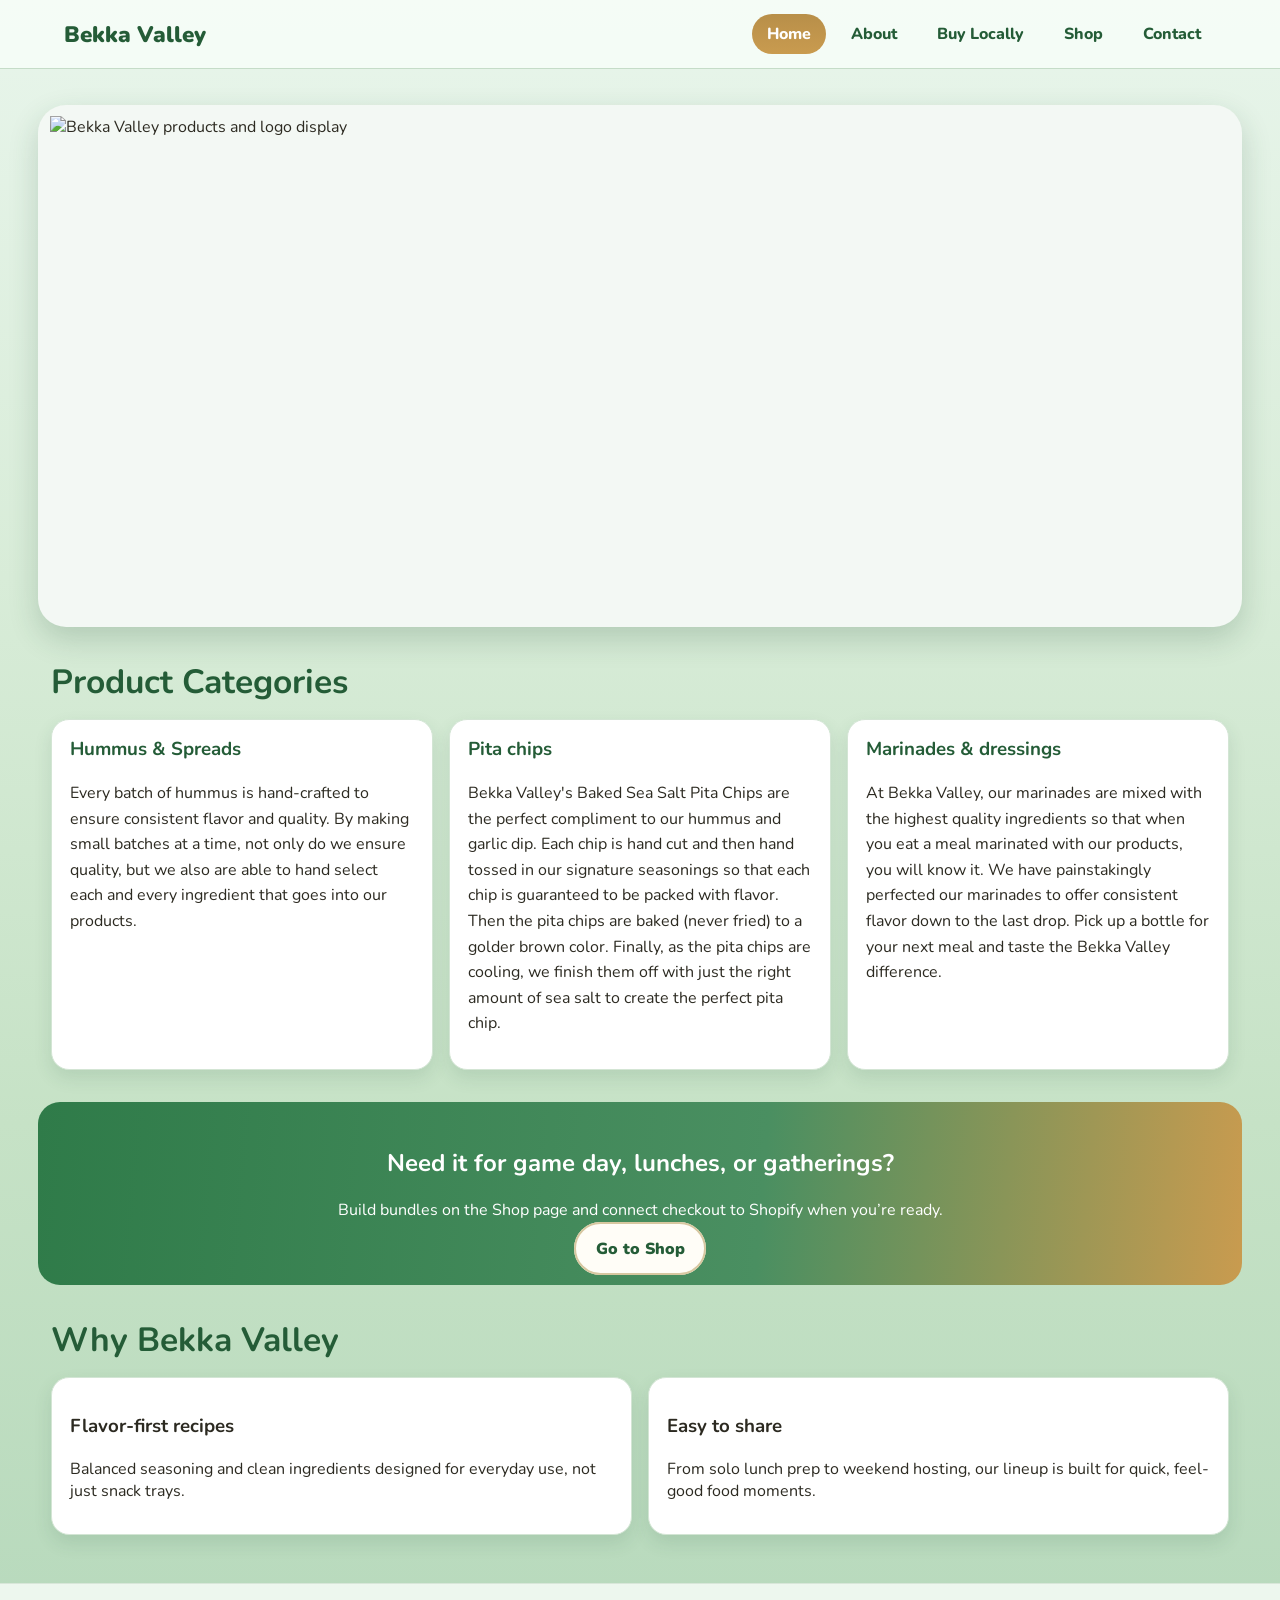
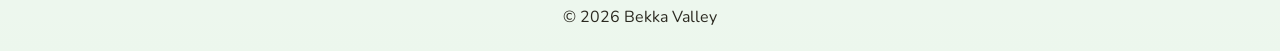
==== commit f69482c7: "Combine homepage category sections into one mobile-friendly block" ====
--- a/index.html
+++ b/index.html
@@ -26,39 +26,13 @@
       <section class="home-hero-replica">
         <img
           class="home-hero-photo"
-          src="https://images.unsplash.com/photo-1611284446314-60a58ac0deb9?auto=format&fit=crop&w=2200&q=80"
+          src="https://images.unsplash.com/photo-1604908176997-43126f33b0d6?auto=format&fit=crop&w=2200&q=80"
           alt="Bekka Valley products and logo display"
         />
       </section>
 
-      <section class="block">
+      <section class="block home-categories-section">
         <h2 class="block-title">Product Categories</h2>
-        <div class="grid three">
-          <article class="card emphasis">
-            <h3>Hummus</h3>
-            <p>Classic, garlic, roasted pepper, jalapeño, and rotating seasonal flavors.</p>
-          </article>
-          <article class="card emphasis">
-            <h3>Pita Chips</h3>
-            <p>Sea Salt, Everything, and Chili Lime crunch for your dip pairings.</p>
-          </article>
-          <article class="card emphasis">
-            <h3>Dressings</h3>
-            <p>Zesty options that work for salads, grain bowls, and marinades.</p>
-          </article>
-        </div>
-      </section>
-
-      <section class="band">
-        <h2>Need it for game day, lunches, or gatherings?</h2>
-        <p>Build bundles on the Shop page and connect checkout to Shopify when you’re ready.</p>
-        <a class="btn btn-secondary" href="shop.html">Go to Shop</a>
-      </section>
-
-
-
-      <section class="block">
-        <h2 class="block-title">More Product Categories</h2>
         <div class="grid three product-detail-grid">
           <article class="card product-detail-card">
             <h3>Hummus &amp; Spreads</h3>
@@ -74,6 +48,14 @@
           </article>
         </div>
       </section>
+
+      <section class="band">
+        <h2>Need it for game day, lunches, or gatherings?</h2>
+        <p>Build bundles on the Shop page and connect checkout to Shopify when you’re ready.</p>
+        <a class="btn btn-secondary" href="shop.html">Go to Shop</a>
+      </section>
+
+
 
       <section class="block">
         <h2 class="block-title">Why Bekka Valley</h2>
--- a/styles.css
+++ b/styles.css
@@ -83,59 +83,6 @@
   object-fit: cover;
 }
 
-.home-banner {
-  width: min(1240px, 94vw);
-  margin: 2.2rem auto;
-  border-radius: 30px;
-  overflow: hidden;
-  min-height: 440px;
-  position: relative;
-  background:
-    linear-gradient(120deg, rgba(36, 92, 55, 0.75), rgba(201, 155, 79, 0.42)),
-    url("https://images.unsplash.com/photo-1488992783499-418eb1f62d08?auto=format&fit=crop&w=1800&q=80") center/cover no-repeat;
-  box-shadow: var(--shadow);
-}
-
-.home-banner-overlay {
-  position: relative;
-  min-height: 440px;
-  padding: clamp(1.4rem, 5vw, 3rem);
-  display: flex;
-  flex-direction: column;
-  justify-content: center;
-  color: #fff;
-}
-
-.home-banner-overlay .eyebrow,
-.home-banner-overlay h1,
-.home-banner-overlay .lead {
-  color: #fff;
-  text-shadow: 0 2px 12px rgba(0, 0, 0, 0.3);
-}
-
-.home-banner-overlay h1 {
-  font-size: clamp(2rem, 5.8vw, 4rem);
-  text-transform: uppercase;
-  max-width: 14ch;
-}
-
-.home-banner-overlay .lead {
-  max-width: 58ch;
-}
-
-.home-banner-badge {
-  position: absolute;
-  right: clamp(1rem, 4vw, 2.4rem);
-  top: clamp(1rem, 4vw, 2.2rem);
-  background: linear-gradient(180deg, #b88f49 0%, #c99b4f 100%);
-  color: #fff;
-  font-weight: 900;
-  border-radius: 999px;
-  padding: 0.45rem 0.9rem;
-  transform: rotate(8deg);
-  box-shadow: 0 8px 16px rgba(0, 0, 0, 0.22);
-}
-
 
 .hero {
   width: min(1240px, 94vw);
@@ -206,6 +153,10 @@
   margin-bottom: 0.9rem;
   font-size: clamp(1.45rem, 2.8vw, 2.1rem);
   color: var(--green-dark);
+}
+
+.home-categories-section {
+  margin-top: 2.4rem;
 }
 
 .grid { display: grid; gap: 1rem; }
@@ -426,15 +377,6 @@
 }
 
 @media (max-width: 980px) {
-  .home-banner-overlay h1 {
-    max-width: none;
-  }
-
-  .home-banner-badge {
-    top: 0.9rem;
-    right: 0.9rem;
-  }
-
   .hero,
   .grid.three,
   .grid.two,
@@ -447,6 +389,10 @@
 
   .home-hero-photo {
     min-height: 360px;
+  }
+
+  .home-categories-section {
+    margin-top: 1.6rem;
   }
 
   .gallery-item img {
